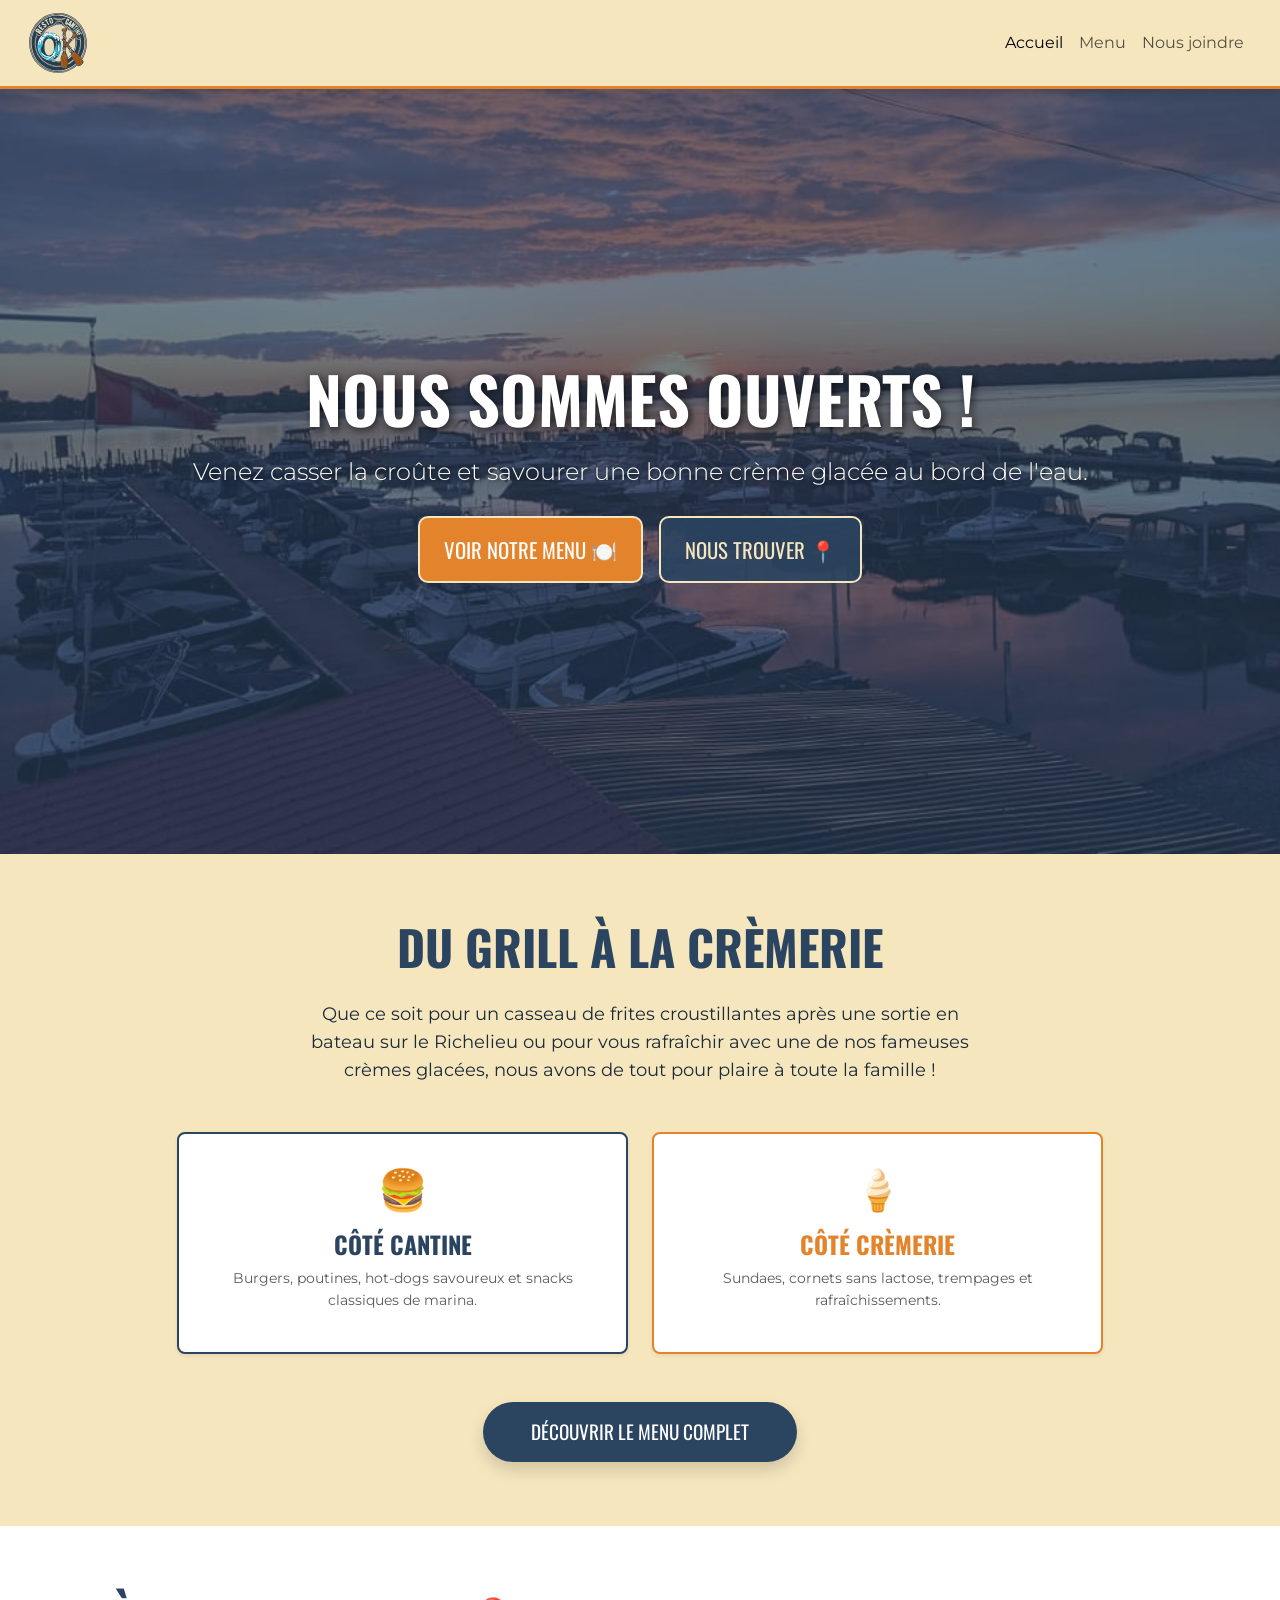
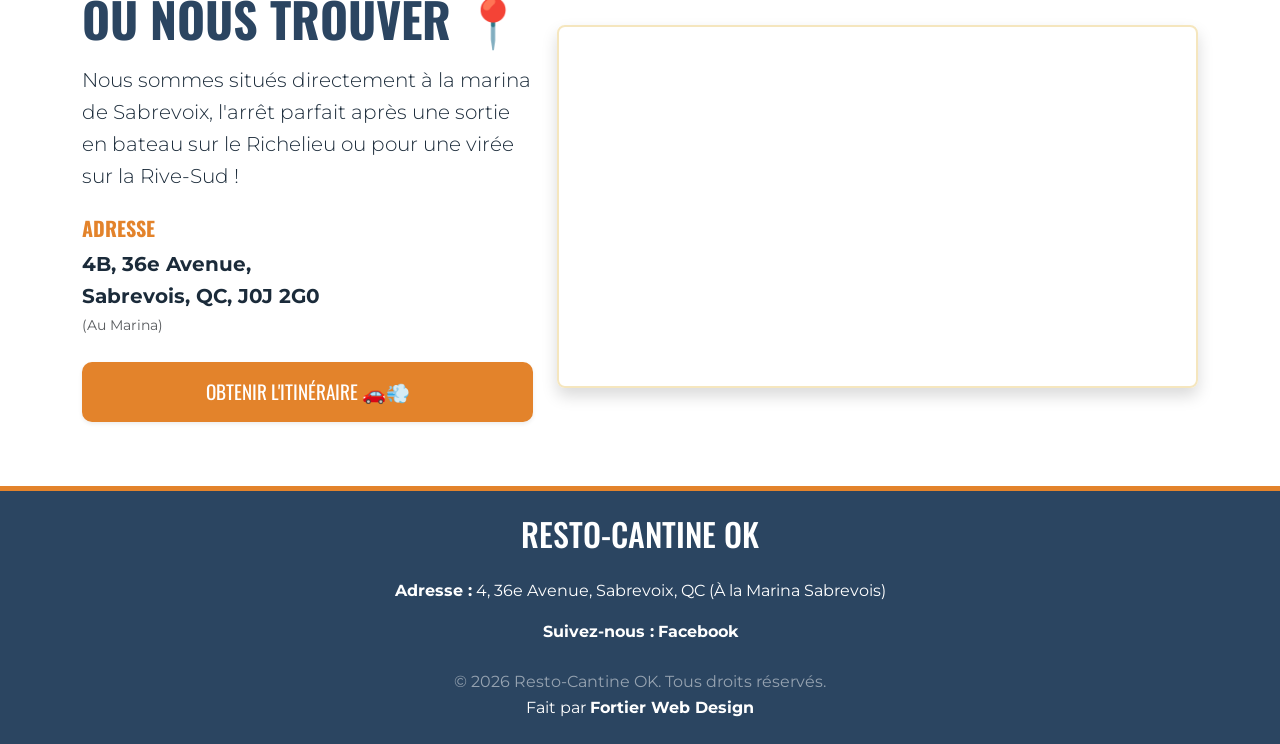
==== index.html @ a55940a5 "2.0!!" ====
<!DOCTYPE html>
<html lang="fr">
<head>
    <meta charset="UTF-8">
    <meta name="viewport" content="width=device-width, initial-scale=1.0">
    <title>Resto-Cantine OK | Sabrevois</title>
    
    <link href="https://cdn.jsdelivr.net/npm/bootstrap@5.3.0/dist/css/bootstrap.min.css" rel="stylesheet">
    
    <link rel="preconnect" href="https://fonts.googleapis.com">
    <link rel="preconnect" href="https://fonts.gstatic.com" crossorigin>
    <link href="https://fonts.googleapis.com/css2?family=Montserrat:ital,wght@0,100..900;1,100..900&family=Oswald:wght@200..700&display=swap" rel="stylesheet">
    
    <link rel="stylesheet" href="style.css">
</head>
<body>

    <nav class="navbar navbar-expand-lg sticky-top" style="background-color: var(--cream) !important; border-bottom: 3px solid var(--orange); box-shadow: 0 2px 10px rgba(0,0,0,0.1);">
        <div class="container-fluid">
            <a class="navbar-brand" href="index.html">
                <img src="assets/Logo1.6AvecFond.svg" alt="Logo Resto-Cantine OK" style="height: 60px; width: auto; min-width: 60px; display: inline-block;">
            </a>
            <button class="navbar-toggler" type="button" data-bs-toggle="collapse" data-bs-target="#navbarNav" aria-controls="navbarNav" aria-expanded="false" aria-label="Toggle navigation">
                <span class="navbar-toggler-icon"></span>
            </button>
            <div class="collapse navbar-collapse" id="navbarNav">
                <ul class="navbar-nav ms-auto text-center">
                    <li class="nav-item">
                        <a class="nav-link active" aria-current="page" href="index.html">Accueil</a>
                    </li>
                    <li class="nav-item">
                        <a class="nav-link" href="menu.html">Menu</a>
                    </li>
                    <li class="nav-item">
                        <a class="nav-link" href="#contact">Nous joindre</a>
                    </li>
                </ul>
            </div>
        </div>
    </nav>

    <header class="hero-section d-flex align-items-center position-relative overflow-hidden" style="min-height: 85vh;">
        
        <video autoplay loop muted playsinline class="position-absolute top-50 start-50 translate-middle w-100 h-100" style="object-fit: cover; z-index: 1;">
            <source src="assets/videoWelcome.mp4" type="video/mp4">
            Votre navigateur ne prend pas en charge les vidéos en arrière-plan.
        </video>

        <div class="position-absolute top-0 start-0 w-100 h-100" style="background: rgba(43, 69, 97, 0.6); z-index: 2;"></div>

        <div class="container text-center text-white position-relative" style="z-index: 3;">
            <h1 class="display-3 fw-bold mb-3" style="font-family: 'Oswald', sans-serif; text-transform: uppercase; text-shadow: 2px 2px 8px rgba(0,0,0,0.7);">
                Nous sommes ouverts !
            </h1>
            <p class="lead mb-4 fs-4" style="font-family: 'Montserrat', sans-serif; text-shadow: 1px 1px 5px rgba(0,0,0,0.7);">
                Venez casser la croûte et savourer une bonne crème glacée au bord de l'eau.
            </p>
            
            <div class="d-flex flex-column flex-sm-row justify-content-center gap-3">
                <a href="menu.html" class="btn btn-lg px-4 py-3" style="background-color: var(--orange); color: white; font-family: 'Oswald', sans-serif; text-transform: uppercase; border: 2px solid var(--cream); border-radius: 10px; font-size: 1.3rem; text-decoration: none;">
                    Voir notre Menu 🍽️
                </a>
                <a href="#contact" class="btn btn-lg px-4 py-3" style="background-color: rgba(43, 69, 97, 0.85); color: var(--cream); font-family: 'Oswald', sans-serif; text-transform: uppercase; border: 2px solid var(--cream); border-radius: 10px; font-size: 1.3rem; text-decoration: none;">
                    Nous trouver 📍
                </a>
            </div>
        </div>
    </header>

    <section class="py-5" style="background-color: var(--cream); color: var(--dark-text);">
        <div class="container text-center py-3">
            <h2 class="display-5 fw-bold mb-4" style="font-family: 'Oswald', sans-serif; color: var(--navy); text-transform: uppercase;">
                Du grill à la crèmerie
            </h2>
            <p class="mx-auto mb-5" style="max-width: 700px; font-family: 'Montserrat', sans-serif; font-size: 1.1rem;">
                Que ce soit pour un casseau de frites croustillantes après une sortie en bateau sur le Richelieu ou pour vous rafraîchir avec une de nos fameuses crèmes glacées, nous avons de tout pour plaire à toute la famille !
            </p>
            
            <div class="row g-4 justify-content-center mb-5">
                <div class="col-sm-6 col-md-5">
                    <div class="p-4 border border-2 h-100 rounded-3 bg-white shadow-sm" style="border-color: var(--navy) !important;">
                        <span class="fs-1">🍔</span>
                        <h3 class="h4 fw-bold mt-2" style="font-family: 'Oswald', sans-serif; color: var(--navy);">Côté Cantine</h3>
                        <p class="text-muted small">Burgers, poutines, hot-dogs savoureux et snacks classiques de marina.</p>
                    </div>
                </div>
                <div class="col-sm-6 col-md-5">
                    <div class="p-4 border border-2 h-100 rounded-3 bg-white shadow-sm" style="border-color: var(--orange) !important;">
                        <span class="fs-1">🍦</span>
                        <h3 class="h4 fw-bold mt-2" style="font-family: 'Oswald', sans-serif; color: var(--orange);">Côté Crèmerie</h3>
                        <p class="text-muted small">Sundaes, cornets sans lactose, trempages et rafraîchissements.</p>
                    </div>
                </div>
            </div>

            <a href="menu.html" class="btn px-5 py-3 shadow" style="background-color: var(--navy); color: white; font-family: 'Oswald', sans-serif; text-transform: uppercase; font-size: 1.2rem; border-radius: 30px; border: none; transition: 0.3s; text-decoration: none;">
                Découvrir le Menu Complet
            </a>
        </div>
    </section>

    <section id="contact" class="py-5" style="background-color: white; color: var(--dark-text);">
        <div class="container py-3">
            <div class="row g-4 align-items-center">
                
                <div class="col-md-5 text-center text-md-start">
                    <h2 class="display-5 fw-bold mb-3" style="font-family: 'Oswald', sans-serif; color: var(--navy); text-transform: uppercase;">
                        Où nous trouver 📍
                    </h2>
                    <p class="lead mb-4" style="font-family: 'Montserrat', sans-serif;">
                        Nous sommes situés directement à la marina de Sabrevoix, l'arrêt parfait après une sortie en bateau sur le Richelieu ou pour une virée sur la Rive-Sud !
                    </p>
                    
                    <div class="mb-4" style="font-family: 'Montserrat', sans-serif;">
                        <h4 class="fw-bold h5 mb-2" style="color: var(--orange); font-family: 'Oswald', sans-serif; text-transform: uppercase;">Adresse</h4>
                        <p class="mb-0 fs-5 fw-bold">4B, 36e Avenue,<br>Sabrevois, QC, J0J 2G0</p>
                        <small class="text-muted">(Au Marina)</small>
                    </div>

                    <a href="https://www.google.com/maps/dir/?api=1&destination=Resto-Cantine+OK+4+36e+Avenue+Sabrevois+QC+J0J+2G0" target="_blank" class="btn btn-lg px-4 py-3 shadow-sm w-100 w-md-auto" style="background-color: var(--orange); color: white; font-family: 'Oswald', sans-serif; text-transform: uppercase; border-radius: 10px; border: none; font-size: 1.2rem; transition: 0.3s; text-decoration: none;">
                        Obtenir l'itinéraire 🚗💨
                    </a>
                </div>

                <div class="col-md-7">
                    <div class="ratio ratio-16x9 shadow rounded-3 overflow-hidden border border-2" style="border-color: var(--cream) !important;">
                        <iframe 
                            src="https://www.google.com/maps/embed?pb=!1m18!1m12!1m3!1d2801.440263695287!2d-73.23847952372863!3d45.4004380710731!2m3!1f0!2f0!3f0!3m2!1i1024!2i768!4f13.1!3m3!1m2!1s0x4cc99733aeae8f75%3A0x5aa70a63d3e23160!2sResto-Cantine%20OK!5e0!3m2!1sfr!2sca!4v1717110000000!5m2!1sfr!2sca" 
                            style="border:0;" 
                            allowfullscreen="" 
                            loading="lazy" 
                            referrerpolicy="no-referrer-when-downgrade">
                        </iframe>
                    </div>
                </div>

            </div>
        </div>
    </section>

    <footer class="footer text-center" style="background-color: var(--navy); border-top: 5px solid var(--orange);">
        <div class="container text-white py-4">
            <h2 class="mb-4" style="font-family: 'Oswald', sans-serif; text-transform: uppercase;">Resto-Cantine OK</h2>
            <p><strong>Adresse :</strong> 4, 36e Avenue, Sabrevoix, QC (À la Marina Sabrevois)</p>
            <p><strong>Suivez-nous :</strong> <a href="https://www.facebook.com/share/1KRWphJnM5/?mibextid=wwXIfr" target="_blank" class="text-white text-decoration-none fw-bold">Facebook</a></p>
            <p class="mt-4 mb-0 text-white-50 fs-7">© 2026 Resto-Cantine OK. Tous droits réservés.</p>
            <p class="mb-0">
                Fait par <a href="https://fortierwebdesign.ca/" class="text-white text-decoration-none fw-bold" target="_blank">Fortier Web Design</a>
            </p>
        </div>
    </footer>

    <script src="https://cdn.jsdelivr.net/npm/bootstrap@5.3.0/dist/js/bootstrap.bundle.min.js"></script>
</body>
</html>
---- style.css ----
/* =========================================
   1. VARIABLES DE COULEURS
   ========================================= */
:root {
    --navy: #2B4561;       
    --orange: #E3832B;     
    --cream: #F5E6BE;      
    --ice-blue: #E3F2FD;   
    --dark-text: #1B2B3A;
}

/* =========================================
   2. RÉGLAGES GÉNÉRAUX
   ========================================= */
body {
    font-family: 'Montserrat', sans-serif;
    color: var(--dark-text);
    line-height: 1.6;
    margin: 0;
    overflow-x: hidden;
}

h1, h2, h3, h4 {
    font-family: 'Oswald', sans-serif;
    text-transform: uppercase;
}

/* =========================================
   3. SECTION HERO
   ======================================= */
.hero-section {
    background: linear-gradient(rgba(0,0,0,0.1), rgba(0,0,0,0.1)), 
                url('assets/IMG_4424.JPG');
    background-size: cover;
    background-position: center;
    min-height: 100vh;
    display: flex;
    flex-direction: column;
    justify-content: center;
    align-items: center;
}

.hero-logo {
    width: auto;
    max-width: 320px;
    height: auto;
    filter: drop-shadow(0px 10px 15px rgba(0,0,0,0.6));
}

.text-bandeau {
    background-color: rgba(43, 69, 97, 0.85);
    backdrop-filter: blur(8px);
    -webkit-backdrop-filter: blur(8px);
    border-top: 4px solid var(--orange);
    border-bottom: 4px solid var(--orange);
}

.badge-ouverture {
    display: inline-block;
    background-color: var(--orange);
    color: white;
    padding: 10px 30px;
    font-weight: bold;
    font-size: 1.6rem;
    border: 2px solid var(--cream);
    margin-top: 15px;
}

/* =========================================
   4. TITRES ET CRÈMERIE
   ========================================= */
.section-title {
    color: var(--navy);
    position: relative;
    padding-bottom: 15px;
    font-weight: 700;
}

.section-title::after {
    content: '';
    position: absolute;
    bottom: 0;
    left: 50%;
    transform: translateX(-50%);
    width: 70px;
    height: 4px;
    background-color: var(--orange);
}

.ice-cream-section { background-color: var(--ice-blue); }

.cremerie-logo {
    max-width: 260px;
    border-radius: 25px;
    border: 5px solid white;
    box-shadow: 0 10px 20px rgba(0,0,0,0.1);
}

.section-title-alt { color: var(--navy); font-weight: 700; }
.color-navy { color: var(--navy); }

/* =========================================
   5. CARTE ET FOOTER
   ========================================= */
.map-container {
    border: 8px solid var(--navy);
    border-radius: 15px;
    overflow: hidden;
    line-height: 0;
}

.border-orange {
    border-color: var(--orange) !important;
    width: 60px;
    margin: 20px auto;
    opacity: 1;
}

footer {
    background-color: var(--navy);
    border-top: 5px solid var(--orange);
}

@media (min-width: 992px) {
    .border-orange { margin: 20px 0; }
}

.navbar {
    background-color: var(--cream) !important; /* Utilise ton beige de marque #F4EAD4 */
    border-bottom: 3px solid var(--orange);    /* Ligne orange de rappel en dessous */
    box-shadow: 0 2px 10px rgba(0, 0, 0, 0.1);  /* Légère ombre pour détacher de la page au défilement */
    padding: 0.5rem 1rem;
}
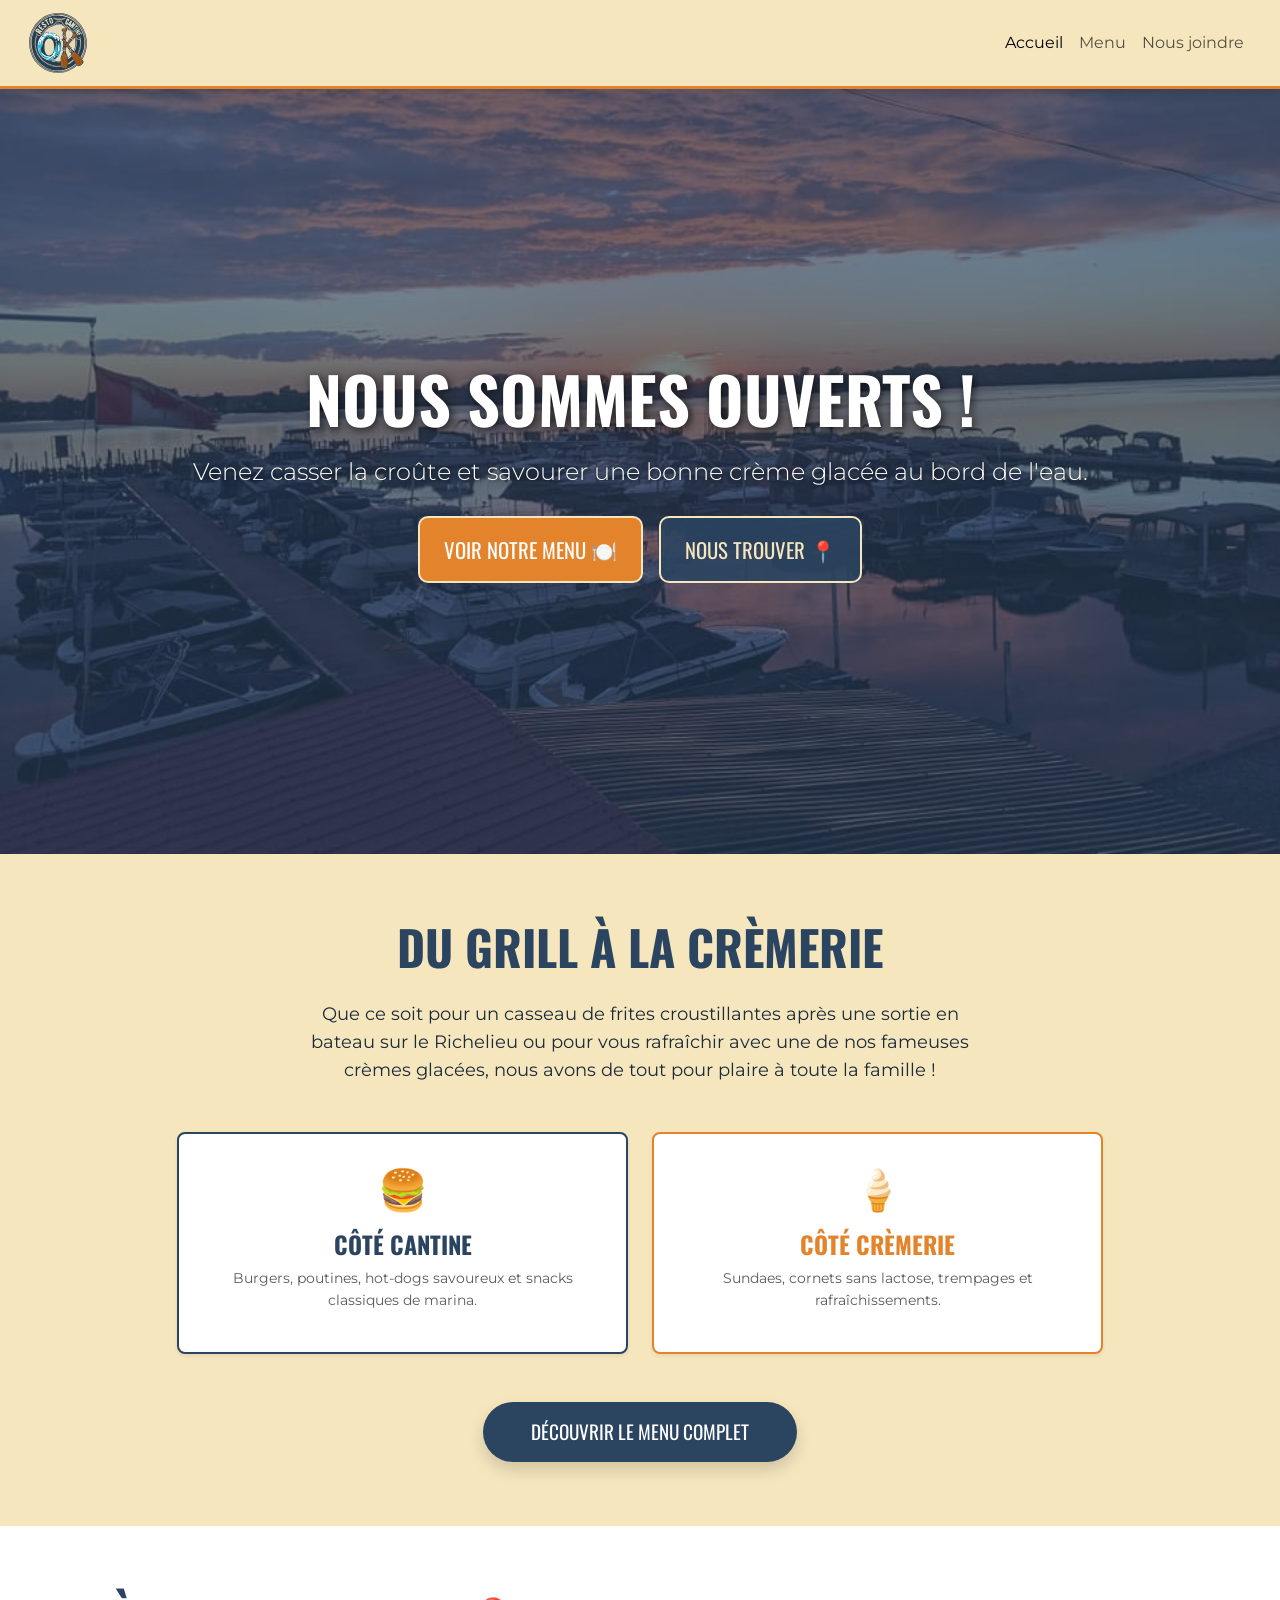
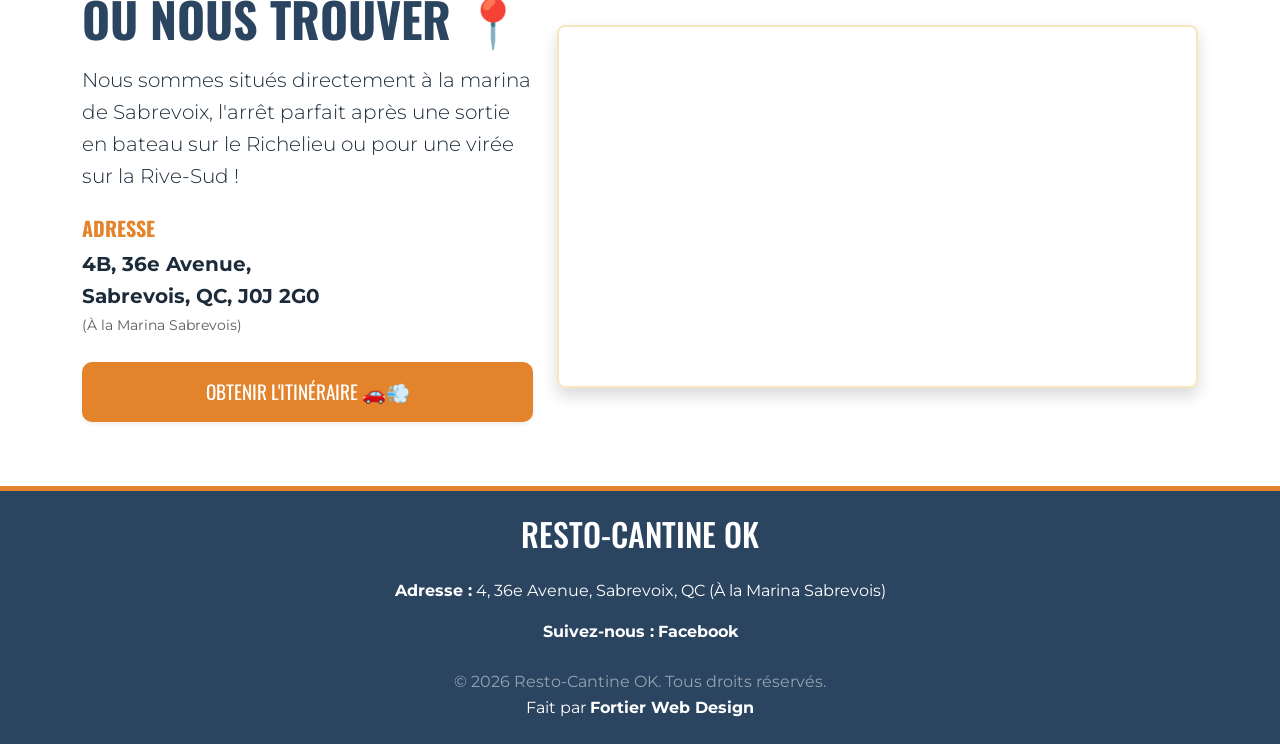
==== commit e5432442: ".." ====
--- a/index.html
+++ b/index.html
@@ -3,7 +3,7 @@
 <head>
     <meta charset="UTF-8">
     <meta name="viewport" content="width=device-width, initial-scale=1.0">
-    <title>Resto-Cantine OK | Sabrevois</title>
+    <title>Resto-Cantine OK</title>
     
     <link href="https://cdn.jsdelivr.net/npm/bootstrap@5.3.0/dist/css/bootstrap.min.css" rel="stylesheet">
     
@@ -12,6 +12,13 @@
     <link href="https://fonts.googleapis.com/css2?family=Montserrat:ital,wght@0,100..900;1,100..900&family=Oswald:wght@200..700&display=swap" rel="stylesheet">
     
     <link rel="stylesheet" href="style.css">
+
+    <link rel="icon" type="image/png" href="/favicon-96x96.png" sizes="96x96" />
+<link rel="icon" type="image/svg+xml" href="/favicon.svg" />
+<link rel="shortcut icon" href="/favicon.ico" />
+<link rel="apple-touch-icon" sizes="180x180" href="/apple-touch-icon.png" />
+<link rel="manifest" href="/site.webmanifest" />
+
 </head>
 <body>
 
@@ -114,7 +121,7 @@
                     <div class="mb-4" style="font-family: 'Montserrat', sans-serif;">
                         <h4 class="fw-bold h5 mb-2" style="color: var(--orange); font-family: 'Oswald', sans-serif; text-transform: uppercase;">Adresse</h4>
                         <p class="mb-0 fs-5 fw-bold">4B, 36e Avenue,<br>Sabrevois, QC, J0J 2G0</p>
-                        <small class="text-muted">(Au Marina)</small>
+                        <small class="text-muted">(À la Marina Sabrevois)</small>
                     </div>
 
                     <a href="https://www.google.com/maps/dir/?api=1&destination=Resto-Cantine+OK+4+36e+Avenue+Sabrevois+QC+J0J+2G0" target="_blank" class="btn btn-lg px-4 py-3 shadow-sm w-100 w-md-auto" style="background-color: var(--orange); color: white; font-family: 'Oswald', sans-serif; text-transform: uppercase; border-radius: 10px; border: none; font-size: 1.2rem; transition: 0.3s; text-decoration: none;">
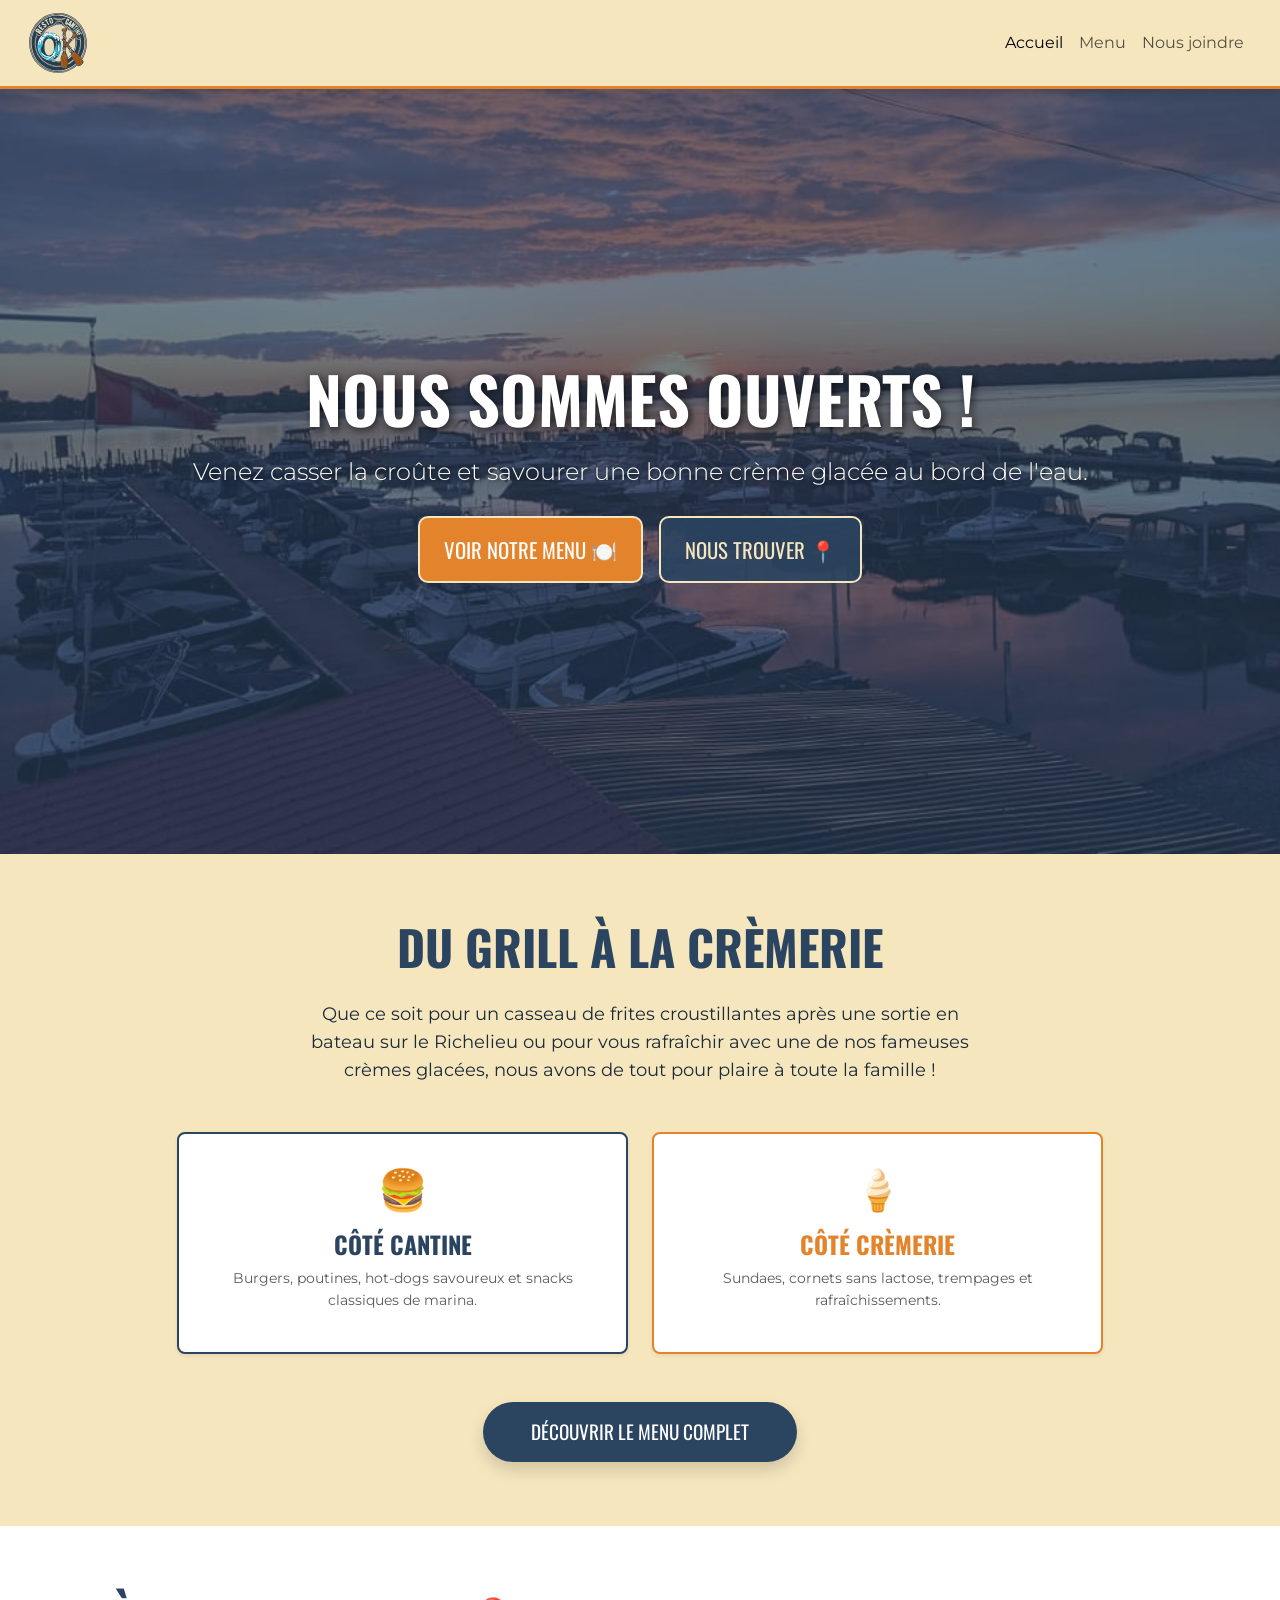
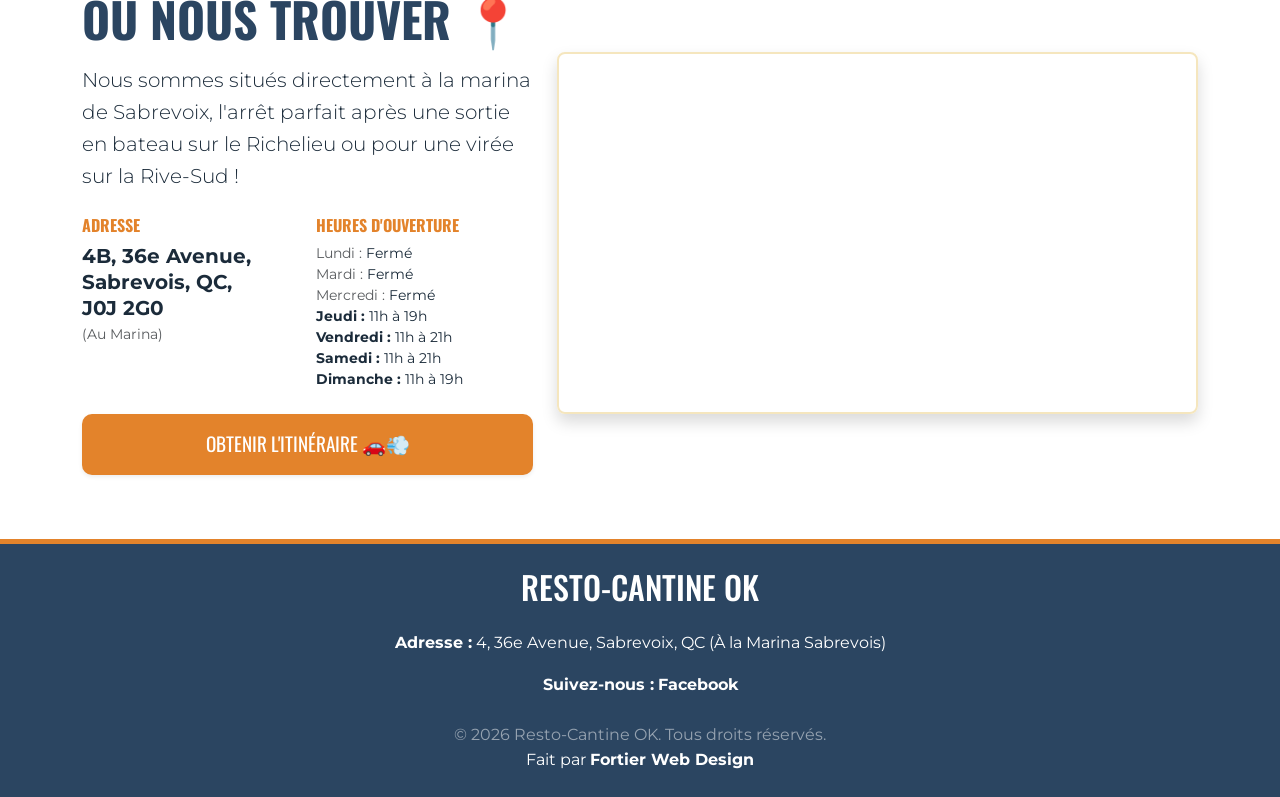
==== commit 91f872fb: "add hours" ====
--- a/index.html
+++ b/index.html
@@ -107,43 +107,58 @@
     </section>
 
     <section id="contact" class="py-5" style="background-color: white; color: var(--dark-text);">
-        <div class="container py-3">
-            <div class="row g-4 align-items-center">
+    <div class="container py-3">
+        <div class="row g-4 align-items-center">
+            
+            <div class="col-md-5 text-center text-md-start">
+                <h2 class="display-5 fw-bold mb-3" style="font-family: 'Oswald', sans-serif; color: var(--navy); text-transform: uppercase;">
+                    Où nous trouver 📍
+                </h2>
+                <p class="lead mb-4" style="font-family: 'Montserrat', sans-serif;">
+                    Nous sommes situés directement à la marina de Sabrevoix, l'arrêt parfait après une sortie en bateau sur le Richelieu ou pour une virée sur la Rive-Sud !
+                </p>
                 
-                <div class="col-md-5 text-center text-md-start">
-                    <h2 class="display-5 fw-bold mb-3" style="font-family: 'Oswald', sans-serif; color: var(--navy); text-transform: uppercase;">
-                        Où nous trouver 📍
-                    </h2>
-                    <p class="lead mb-4" style="font-family: 'Montserrat', sans-serif;">
-                        Nous sommes situés directement à la marina de Sabrevoix, l'arrêt parfait après une sortie en bateau sur le Richelieu ou pour une virée sur la Rive-Sud !
-                    </p>
+                <div class="row g-3 mb-4" style="font-family: 'Montserrat', sans-serif;">
+                    <div class="col-sm-6">
+                        <h4 class="fw-bold h6 mb-2" style="color: var(--orange); font-family: 'Oswald', sans-serif; text-transform: uppercase;">Adresse</h4>
+                        <p class="mb-0 fs-5 fw-bold" style="line-height: 1.3;">4B, 36e Avenue,<br>Sabrevois, QC,<br>J0J 2G0</p>
+                        <small class="text-muted">(Au Marina)</small>
+                    </div>
                     
-                    <div class="mb-4" style="font-family: 'Montserrat', sans-serif;">
-                        <h4 class="fw-bold h5 mb-2" style="color: var(--orange); font-family: 'Oswald', sans-serif; text-transform: uppercase;">Adresse</h4>
-                        <p class="mb-0 fs-5 fw-bold">4B, 36e Avenue,<br>Sabrevois, QC, J0J 2G0</p>
-                        <small class="text-muted">(À la Marina Sabrevois)</small>
-                    </div>
-
-                    <a href="https://www.google.com/maps/dir/?api=1&destination=Resto-Cantine+OK+4+36e+Avenue+Sabrevois+QC+J0J+2G0" target="_blank" class="btn btn-lg px-4 py-3 shadow-sm w-100 w-md-auto" style="background-color: var(--orange); color: white; font-family: 'Oswald', sans-serif; text-transform: uppercase; border-radius: 10px; border: none; font-size: 1.2rem; transition: 0.3s; text-decoration: none;">
-                        Obtenir l'itinéraire 🚗💨
-                    </a>
-                </div>
-
-                <div class="col-md-7">
-                    <div class="ratio ratio-16x9 shadow rounded-3 overflow-hidden border border-2" style="border-color: var(--cream) !important;">
-                        <iframe 
-                            src="https://www.google.com/maps/embed?pb=!1m18!1m12!1m3!1d2801.440263695287!2d-73.23847952372863!3d45.4004380710731!2m3!1f0!2f0!3f0!3m2!1i1024!2i768!4f13.1!3m3!1m2!1s0x4cc99733aeae8f75%3A0x5aa70a63d3e23160!2sResto-Cantine%20OK!5e0!3m2!1sfr!2sca!4v1717110000000!5m2!1sfr!2sca" 
-                            style="border:0;" 
-                            allowfullscreen="" 
-                            loading="lazy" 
-                            referrerpolicy="no-referrer-when-downgrade">
-                        </iframe>
+                    <div class="col-sm-6">
+                        <h4 class="fw-bold h6 mb-2" style="color: var(--orange); font-family: 'Oswald', sans-serif; text-transform: uppercase;">Heures d'ouverture</h4>
+                        <ul class="list-unstyled mb-0 small" style="line-height: 1.5;">
+                            <li><span class="text-muted">Lundi :</span> Fermé</li>
+                            <li><span class="text-muted">Mardi :</span> Fermé</li>
+                            <li><span class="text-muted">Mercredi :</span> Fermé</li>
+                            <li><strong>Jeudi :</strong> 11h à 19h</li>
+                            <li><strong>Vendredi :</strong> 11h à 21h</li>
+                            <li><strong>Samedi :</strong> 11h à 21h</li>
+                            <li><strong>Dimanche :</strong> 11h à 19h</li>
+                        </ul>
                     </div>
                 </div>
 
+                <a href="https://www.google.com/maps/dir/?api=1&destination=Resto-Cantine+OK+4+36e+Avenue+Sabrevois+QC+J0J+2G0" target="_blank" class="btn btn-lg px-4 py-3 shadow-sm w-100 w-md-auto" style="background-color: var(--orange); color: white; font-family: 'Oswald', sans-serif; text-transform: uppercase; border-radius: 10px; border: none; font-size: 1.2rem; transition: 0.3s; text-decoration: none;">
+                    Obtenir l'itinéraire 🚗💨
+                </a>
             </div>
+
+            <div class="col-md-7">
+                <div class="ratio ratio-16x9 shadow rounded-3 overflow-hidden border border-2" style="border-color: var(--cream) !important;">
+                    <iframe 
+                        src="https://www.google.com/maps/embed?pb=!1m18!1m12!1m3!1d2801.440263695287!2d-73.23847952372863!3d45.4004380710731!2m3!1f0!2f0!3f0!3m2!1i1024!2i768!4f13.1!3m3!1m2!1s0x4cc99733aeae8f75%3A0x5aa70a63d3e23160!2sResto-Cantine%20OK!5e0!3m2!1sfr!2sca!4v1717110000000!5m2!1sfr!2sca" 
+                        style="border:0;" 
+                        allowfullscreen="" 
+                        loading="lazy" 
+                        referrerpolicy="no-referrer-when-downgrade">
+                    </iframe>
+                </div>
+            </div>
+
         </div>
-    </section>
+    </div>
+</section>
 
     <footer class="footer text-center" style="background-color: var(--navy); border-top: 5px solid var(--orange);">
         <div class="container text-white py-4">
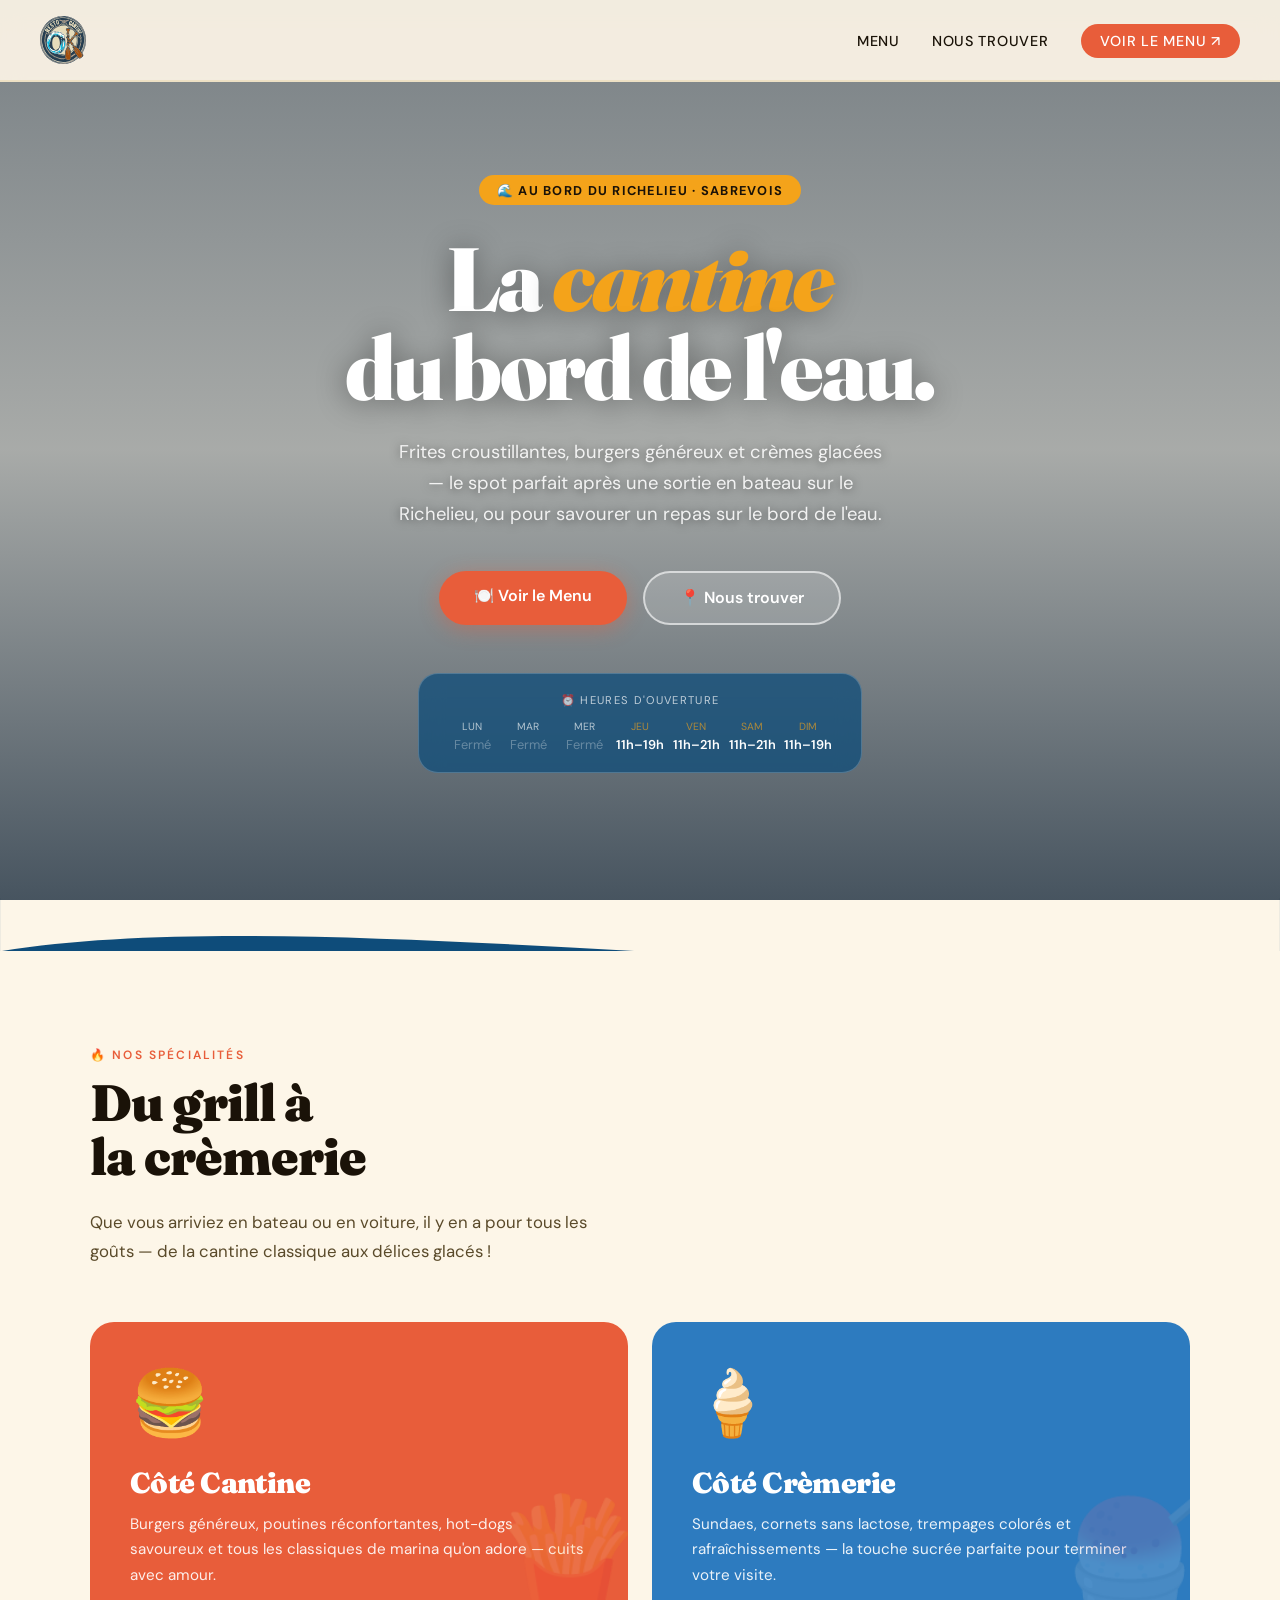
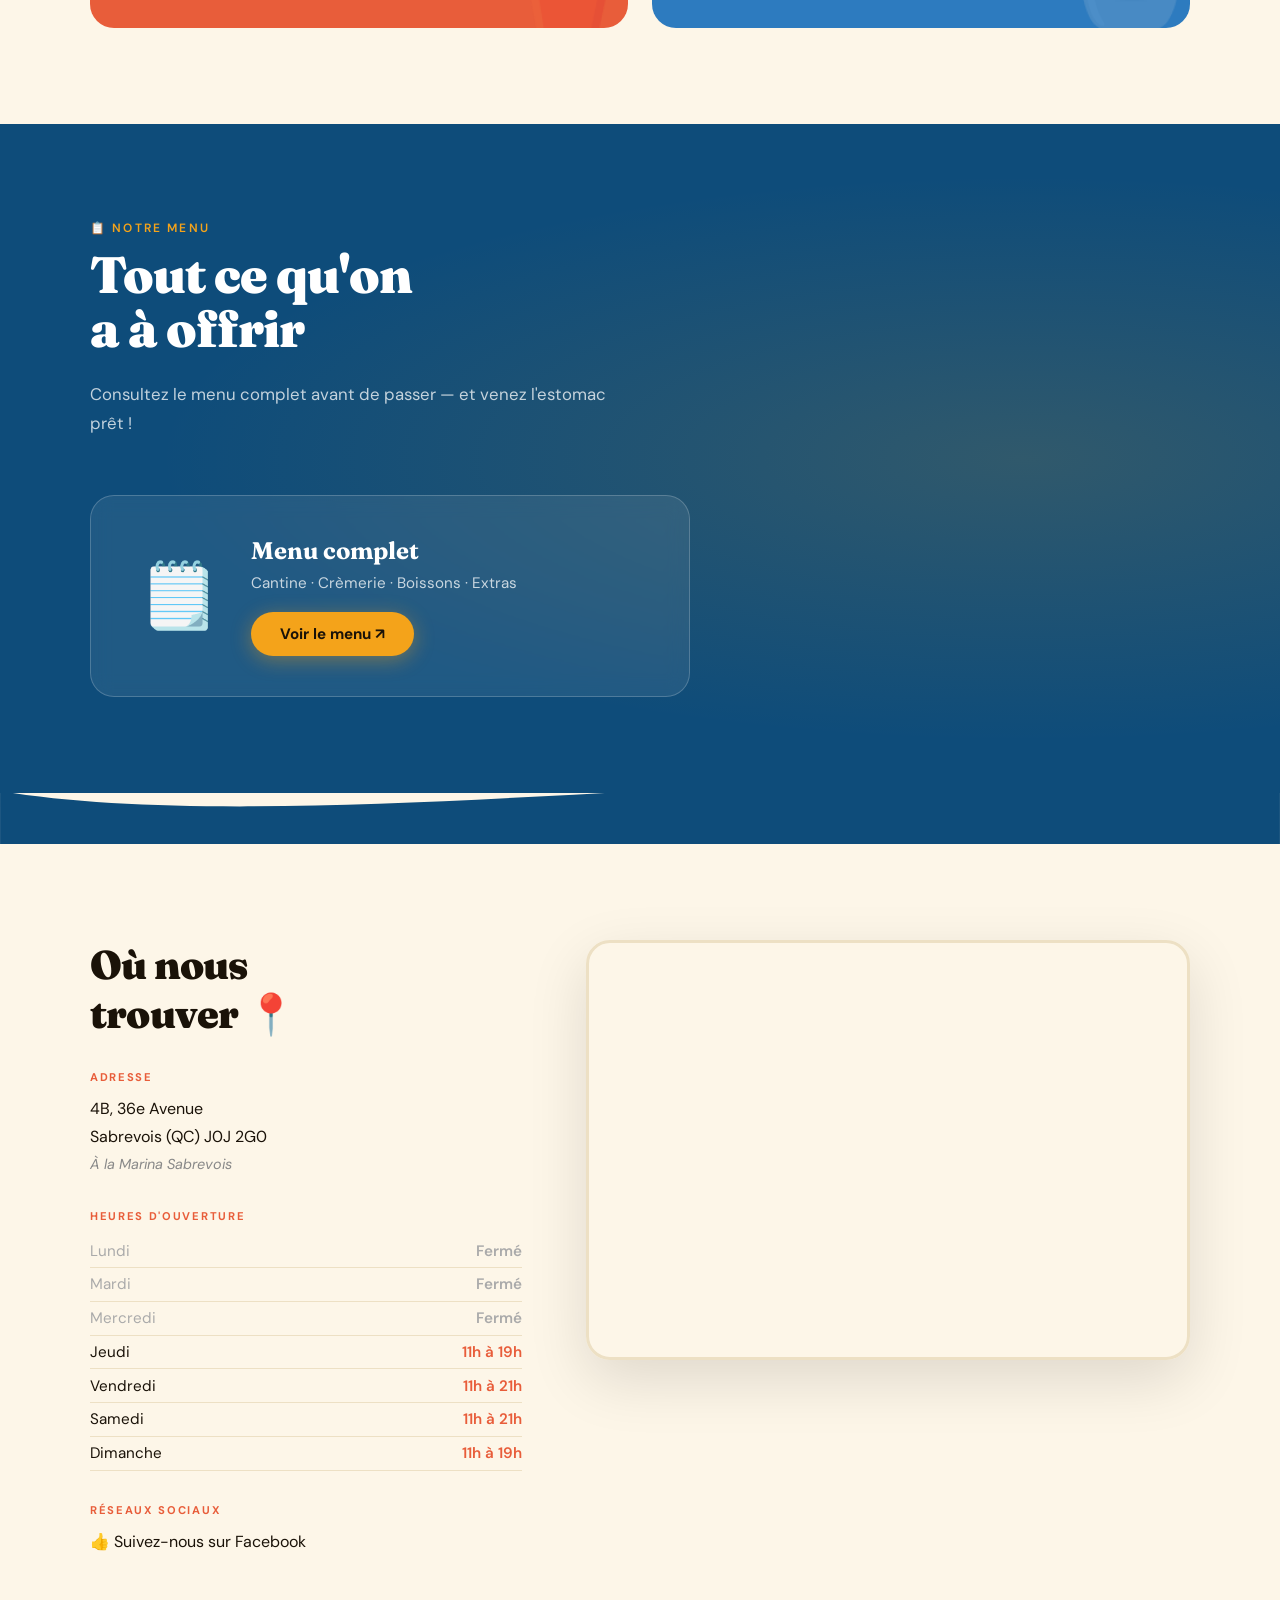
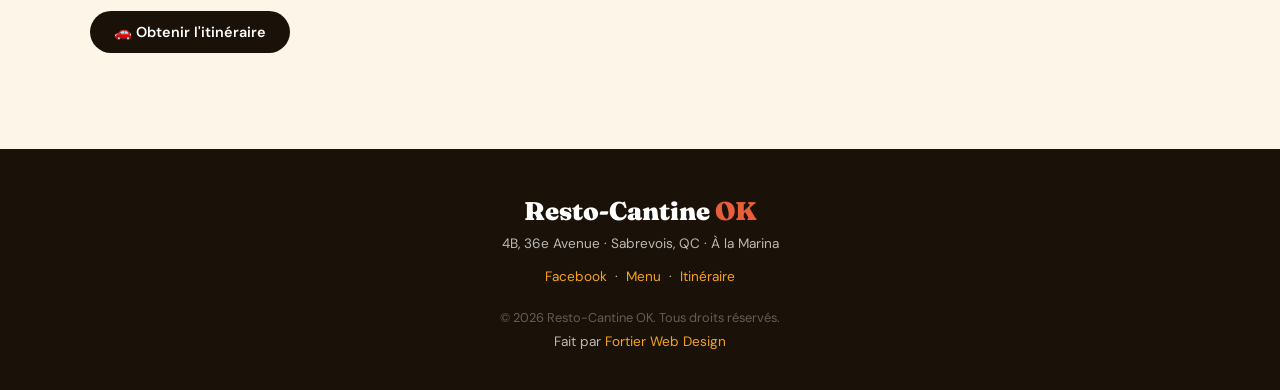
==== commit d6eaf964: "website3.0" ====
--- a/index.html
+++ b/index.html
@@ -1,177 +1,636 @@
 <!DOCTYPE html>
 <html lang="fr">
 <head>
-    <meta charset="UTF-8">
-    <meta name="viewport" content="width=device-width, initial-scale=1.0">
-    <title>Resto-Cantine OK</title>
-    
-    <link href="https://cdn.jsdelivr.net/npm/bootstrap@5.3.0/dist/css/bootstrap.min.css" rel="stylesheet">
-    
-    <link rel="preconnect" href="https://fonts.googleapis.com">
-    <link rel="preconnect" href="https://fonts.gstatic.com" crossorigin>
-    <link href="https://fonts.googleapis.com/css2?family=Montserrat:ital,wght@0,100..900;1,100..900&family=Oswald:wght@200..700&display=swap" rel="stylesheet">
-    
-    <link rel="stylesheet" href="style.css">
-
-    <link rel="icon" type="image/png" href="/favicon-96x96.png" sizes="96x96" />
-<link rel="icon" type="image/svg+xml" href="/favicon.svg" />
-<link rel="shortcut icon" href="/favicon.ico" />
-<link rel="apple-touch-icon" sizes="180x180" href="/apple-touch-icon.png" />
-<link rel="manifest" href="/site.webmanifest" />
-
+  <meta charset="UTF-8" />
+  <meta name="viewport" content="width=device-width, initial-scale=1.0" />
+  <title>Resto-Cantine OK — Sabrevois, Richelieu</title>
+  <link rel="preconnect" href="https://fonts.googleapis.com" />
+  <link rel="preconnect" href="https://fonts.gstatic.com" crossorigin />
+  <link href="https://fonts.googleapis.com/css2?family=Fraunces:ital,opsz,wght@0,9..144,400;0,9..144,700;0,9..144,900;1,9..144,400&family=DM+Sans:wght@300;400;500&display=swap" rel="stylesheet" />
+
+  <style>
+    *, *::before, *::after { box-sizing: border-box; margin: 0; padding: 0; }
+
+    :root {
+      --sun:    #F4A31A;
+      --coral:  #E85D3A;
+      --sky:    #2D7BBF;
+      --water:  #0E4C7A;
+      --cream:  #FDF6E8;
+      --sand:   #EDE0C4;
+      --dark:   #1A1208;
+      --white:  #FFFFFF;
+      --r: Fraunces, Georgia, serif;
+      --s: 'DM Sans', sans-serif;
+    }
+
+    html { scroll-behavior: smooth; }
+
+    body {
+      font-family: var(--s);
+      background: var(--cream);
+      color: var(--dark);
+      overflow-x: hidden;
+    }
+
+    /* ── NAV ── */
+    nav {
+      position: fixed; top: 0; left: 0; right: 0; z-index: 100;
+      display: flex; align-items: center; justify-content: space-between;
+      padding: 1rem 2.5rem;
+      background: rgba(253,246,232,0.92);
+      backdrop-filter: blur(10px);
+      border-bottom: 2px solid var(--sand);
+    }
+    .logo {
+      font-family: var(--r);
+      font-size: 1.4rem;
+      font-weight: 900;
+      color: var(--coral);
+      text-decoration: none;
+      letter-spacing: -0.02em;
+    }
+    .logo span { color: var(--water); }
+    nav ul { list-style: none; display: flex; gap: 2rem; }
+    nav ul a {
+      text-decoration: none;
+      font-weight: 500;
+      font-size: 0.9rem;
+      letter-spacing: 0.05em;
+      text-transform: uppercase;
+      color: var(--dark);
+      transition: color 0.2s;
+    }
+    nav ul a:hover { color: var(--coral); }
+    .nav-cta {
+      background: var(--coral);
+      color: var(--white) !important;
+      padding: 0.5rem 1.2rem;
+      border-radius: 100px;
+      transition: background 0.2s !important;
+    }
+    .nav-cta:hover { background: var(--water) !important; color: var(--white) !important; }
+
+    /* ── HERO ── */
+    .hero {
+      min-height: 100vh;
+      position: relative;
+      display: flex;
+      align-items: center;
+      justify-content: center;
+      overflow: hidden;
+    }
+
+    /* Video background */
+    .hero-video {
+      position: absolute;
+      inset: 0;
+      width: 100%; height: 100%;
+      object-fit: cover;
+      object-position: center;
+      z-index: 0;
+    }
+
+    /* Dark gradient overlay for readability */
+    .hero-overlay {
+      position: absolute;
+      inset: 0;
+      z-index: 1;
+      background:
+        linear-gradient(to bottom,
+          rgba(10,30,50,0.55) 0%,
+          rgba(10,30,50,0.35) 50%,
+          rgba(10,30,50,0.75) 100%);
+    }
+
+    /* Content centred over video */
+    .hero-content {
+      position: relative;
+      z-index: 2;
+      text-align: center;
+      padding: 8rem 2rem 5rem;
+      max-width: 800px;
+    }
+
+    .hero-badge {
+      display: inline-flex;
+      align-items: center;
+      gap: 0.5rem;
+      background: var(--sun);
+      color: var(--dark);
+      font-weight: 700;
+      font-size: 0.8rem;
+      letter-spacing: 0.1em;
+      text-transform: uppercase;
+      padding: 0.4rem 1.1rem;
+      border-radius: 100px;
+      margin-bottom: 1.8rem;
+      width: fit-content;
+      margin-left: auto; margin-right: auto;
+      animation: fadeUp 0.6s ease both;
+    }
+
+    .hero h1 {
+      font-family: var(--r);
+      font-size: clamp(3.2rem, 7vw, 6rem);
+      font-weight: 900;
+      line-height: 1.0;
+      letter-spacing: -0.03em;
+      color: var(--white);
+      text-shadow: 0 2px 30px rgba(0,0,0,0.4);
+      animation: fadeUp 0.6s 0.1s ease both;
+    }
+    .hero h1 em {
+      font-style: italic;
+      color: var(--sun);
+    }
+
+    .hero-sub {
+      margin: 1.5rem auto 0;
+      font-size: 1.15rem;
+      line-height: 1.7;
+      color: rgba(255,255,255,0.88);
+      max-width: 500px;
+      text-shadow: 0 1px 10px rgba(0,0,0,0.5);
+      animation: fadeUp 0.6s 0.2s ease both;
+    }
+
+    .hero-btns {
+      margin-top: 2.5rem;
+      display: flex;
+      gap: 1rem;
+      flex-wrap: wrap;
+      justify-content: center;
+      animation: fadeUp 0.6s 0.3s ease both;
+    }
+
+    .btn-primary {
+      background: var(--coral);
+      color: var(--white);
+      padding: 0.9rem 2.2rem;
+      border-radius: 100px;
+      font-weight: 600;
+      font-size: 1rem;
+      text-decoration: none;
+      transition: all 0.2s;
+      box-shadow: 0 4px 20px rgba(232,93,58,0.4);
+    }
+    .btn-primary:hover {
+      background: var(--sun);
+      color: var(--dark);
+      box-shadow: 0 4px 24px rgba(244,163,26,0.5);
+      transform: translateY(-2px);
+    }
+    .btn-secondary {
+      background: rgba(255,255,255,0.15);
+      color: var(--white);
+      padding: 0.9rem 2.2rem;
+      border-radius: 100px;
+      font-weight: 600;
+      font-size: 1rem;
+      text-decoration: none;
+      border: 2px solid rgba(255,255,255,0.6);
+      backdrop-filter: blur(8px);
+      transition: all 0.2s;
+    }
+    .btn-secondary:hover {
+      background: rgba(255,255,255,0.3);
+      transform: translateY(-2px);
+    }
+
+    /* Hours strip floating at bottom of hero */
+    .hero-hours {
+      margin-top: 3rem;
+      padding: 1.2rem 1.8rem;
+      background: rgba(14,76,122,0.75);
+      backdrop-filter: blur(12px);
+      border: 1px solid rgba(255,255,255,0.2);
+      border-radius: 20px;
+      color: var(--white);
+      animation: fadeUp 0.6s 0.4s ease both;
+      display: inline-block;
+    }
+    .hours-label {
+      font-size: 0.7rem;
+      text-transform: uppercase;
+      letter-spacing: 0.12em;
+      opacity: 0.7;
+      margin-bottom: 0.8rem;
+    }
+    .hours-grid {
+      display: grid;
+      grid-template-columns: repeat(7, 1fr);
+      gap: 0.5rem;
+      text-align: center;
+    }
+    .hour-col .day {
+      font-size: 0.65rem;
+      opacity: 0.65;
+      margin-bottom: 0.2rem;
+      text-transform: uppercase;
+    }
+    .hour-col .time {
+      font-size: 0.8rem;
+      font-weight: 600;
+    }
+    .hour-col.closed .time { opacity: 0.3; font-weight: 400; }
+    .hour-col.open .day { color: var(--sun); }
+
+    @keyframes fadeUp {
+      from { opacity: 0; transform: translateY(20px); }
+      to   { opacity: 1; transform: translateY(0); }
+    }
+
+    /* ── WAVE DIVIDER ── */
+    .wave-divider {
+      width: 100%; overflow: hidden; line-height: 0; margin-top: -2px;
+    }
+    .wave-divider svg { display: block; width: 100%; }
+
+    /* ── SECTION: Du grill à la crèmerie ── */
+    .section { padding: 6rem 2rem; }
+    .section-inner { max-width: 1100px; margin: 0 auto; }
+    .section-label {
+      font-size: 0.75rem;
+      letter-spacing: 0.18em;
+      text-transform: uppercase;
+      color: var(--coral);
+      font-weight: 600;
+      margin-bottom: 0.8rem;
+    }
+    .section-title {
+      font-family: var(--r);
+      font-size: clamp(2.2rem, 4vw, 3.5rem);
+      font-weight: 900;
+      line-height: 1.05;
+      letter-spacing: -0.02em;
+      margin-bottom: 1.5rem;
+    }
+    .section-desc {
+      font-size: 1.05rem;
+      line-height: 1.75;
+      color: #5a4a2a;
+      max-width: 540px;
+      margin-bottom: 3.5rem;
+    }
+
+    /* Cards */
+    .cards {
+      display: grid;
+      grid-template-columns: 1fr 1fr;
+      gap: 1.5rem;
+    }
+    .card {
+      padding: 2.5rem;
+      border-radius: 24px;
+      transition: transform 0.3s ease, box-shadow 0.3s ease;
+      position: relative;
+      overflow: hidden;
+    }
+    .card:hover { transform: translateY(-6px); box-shadow: 0 20px 50px rgba(0,0,0,0.12); }
+    .card-cantine {
+      background: var(--coral);
+      color: var(--white);
+    }
+    .card-cremerie {
+      background: var(--sky);
+      color: var(--white);
+    }
+    .card-emoji { font-size: 4rem; margin-bottom: 1.2rem; display: block; }
+    .card h3 {
+      font-family: var(--r);
+      font-size: 1.8rem;
+      font-weight: 900;
+      margin-bottom: 0.8rem;
+      letter-spacing: -0.02em;
+    }
+    .card p { font-size: 0.95rem; line-height: 1.65; opacity: 0.9; }
+    .card-corner {
+      position: absolute;
+      bottom: -20px; right: -20px;
+      font-size: 8rem;
+      opacity: 0.15;
+      pointer-events: none;
+    }
+
+    /* ── SECTION: Menu Preview ── */
+    .menu-section {
+      background: var(--water);
+      color: var(--white);
+      padding: 6rem 2rem;
+      position: relative;
+      overflow: hidden;
+    }
+    .menu-section::before {
+      content: '';
+      position: absolute; inset: 0;
+      background: radial-gradient(ellipse at 80% 50%, rgba(244,163,26,0.15) 0%, transparent 60%);
+    }
+    .menu-section .section-inner { position: relative; z-index: 1; }
+    .menu-section .section-label { color: var(--sun); }
+    .menu-section .section-title { color: var(--white); }
+    .menu-section .section-desc { color: rgba(255,255,255,0.75); }
+
+    .menu-cta-box {
+      display: flex;
+      align-items: center;
+      gap: 2rem;
+      background: rgba(255,255,255,0.08);
+      border: 1.5px solid rgba(255,255,255,0.2);
+      border-radius: 24px;
+      padding: 2.5rem 3rem;
+      max-width: 600px;
+      backdrop-filter: blur(10px);
+    }
+    .menu-cta-icon { font-size: 4rem; }
+    .menu-cta-box h3 {
+      font-family: var(--r);
+      font-size: 1.5rem;
+      font-weight: 700;
+      margin-bottom: 0.5rem;
+    }
+    .menu-cta-box p { opacity: 0.75; font-size: 0.95rem; margin-bottom: 1.2rem; }
+    .btn-gold {
+      background: var(--sun);
+      color: var(--dark);
+      padding: 0.75rem 1.8rem;
+      border-radius: 100px;
+      font-weight: 700;
+      font-size: 0.95rem;
+      text-decoration: none;
+      display: inline-block;
+      transition: all 0.2s;
+      box-shadow: 0 4px 20px rgba(244,163,26,0.4);
+    }
+    .btn-gold:hover { transform: translateY(-2px); box-shadow: 0 8px 30px rgba(244,163,26,0.5); }
+
+    /* ── SECTION: Contact / Map ── */
+    .contact-section { padding: 6rem 2rem; }
+    .contact-grid {
+      display: grid;
+      grid-template-columns: 1fr 1.4fr;
+      gap: 4rem;
+      align-items: start;
+    }
+    .contact-info h2 {
+      font-family: var(--r);
+      font-size: 2.5rem;
+      font-weight: 900;
+      letter-spacing: -0.02em;
+      margin-bottom: 2rem;
+    }
+    .info-block { margin-bottom: 2rem; }
+    .info-block h4 {
+      font-size: 0.7rem;
+      text-transform: uppercase;
+      letter-spacing: 0.15em;
+      color: var(--coral);
+      font-weight: 700;
+      margin-bottom: 0.7rem;
+    }
+    .info-block p, .info-block a {
+      font-size: 1rem;
+      line-height: 1.7;
+      color: var(--dark);
+      text-decoration: none;
+    }
+    .info-block a:hover { color: var(--coral); }
+
+    .hours-table { width: 100%; border-collapse: collapse; }
+    .hours-table tr td {
+      padding: 0.4rem 0;
+      font-size: 0.95rem;
+      border-bottom: 1px solid var(--sand);
+    }
+    .hours-table tr td:last-child { text-align: right; font-weight: 600; }
+    .hours-table tr.fermé td { color: #aaa; }
+    .hours-table tr.ouvert td:last-child { color: var(--coral); }
+
+    .directions-btn {
+      display: inline-flex;
+      align-items: center;
+      gap: 0.5rem;
+      background: var(--dark);
+      color: var(--white);
+      padding: 0.75rem 1.5rem;
+      border-radius: 100px;
+      font-weight: 600;
+      font-size: 0.9rem;
+      text-decoration: none;
+      margin-top: 1.5rem;
+      transition: all 0.2s;
+    }
+    .directions-btn:hover { background: var(--coral); transform: translateY(-2px); }
+
+    .map-frame {
+      border-radius: 24px;
+      overflow: hidden;
+      box-shadow: 0 20px 60px rgba(0,0,0,0.12);
+      border: 3px solid var(--sand);
+      height: 420px;
+    }
+    .map-frame iframe { width: 100%; height: 100%; border: none; display: block; }
+
+    /* ── FOOTER ── */
+    footer {
+      background: var(--dark);
+      color: rgba(255,255,255,0.7);
+      padding: 2.5rem;
+      text-align: center;
+    }
+    footer a { color: var(--sun); text-decoration: none; }
+    footer a:hover { text-decoration: underline; }
+    .footer-logo {
+      font-family: var(--r);
+      font-size: 1.6rem;
+      font-weight: 900;
+      color: var(--white);
+      margin-bottom: 0.5rem;
+    }
+    .footer-logo span { color: var(--coral); }
+    footer p { font-size: 0.85rem; margin-top: 0.4rem; }
+
+    /* ── RESPONSIVE ── */
+    @media (max-width: 900px) {
+      .hero-content { padding: 7rem 1.5rem 4rem; }
+      .hours-grid { grid-template-columns: repeat(4, 1fr) !important; gap: 0.5rem; }
+      .hour-col.closed { display: none; }
+      .cards { grid-template-columns: 1fr; }
+      .menu-cta-box { flex-direction: column; text-align: center; }
+      .contact-grid { grid-template-columns: 1fr; }
+      nav ul { display: none; }
+    }
+  </style>
 </head>
 <body>
 
-    <nav class="navbar navbar-expand-lg sticky-top" style="background-color: var(--cream) !important; border-bottom: 3px solid var(--orange); box-shadow: 0 2px 10px rgba(0,0,0,0.1);">
-        <div class="container-fluid">
-            <a class="navbar-brand" href="index.html">
-                <img src="assets/Logo1.6AvecFond.svg" alt="Logo Resto-Cantine OK" style="height: 60px; width: auto; min-width: 60px; display: inline-block;">
-            </a>
-            <button class="navbar-toggler" type="button" data-bs-toggle="collapse" data-bs-target="#navbarNav" aria-controls="navbarNav" aria-expanded="false" aria-label="Toggle navigation">
-                <span class="navbar-toggler-icon"></span>
-            </button>
-            <div class="collapse navbar-collapse" id="navbarNav">
-                <ul class="navbar-nav ms-auto text-center">
-                    <li class="nav-item">
-                        <a class="nav-link active" aria-current="page" href="index.html">Accueil</a>
-                    </li>
-                    <li class="nav-item">
-                        <a class="nav-link" href="menu.html">Menu</a>
-                    </li>
-                    <li class="nav-item">
-                        <a class="nav-link" href="#contact">Nous joindre</a>
-                    </li>
-                </ul>
-            </div>
+  <!-- NAV -->
+  <nav>
+    <a class="logo" href="#top">
+      <img src="assets/Logo1.6AvecFond.svg" alt="Resto-Cantine OK" style="height:48px;width:auto;display:block;" />
+    </a>
+    <ul>
+      <li><a href="#grill">Menu</a></li>
+      <li><a href="#contact">Nous trouver</a></li>
+      <li><a class="nav-cta" href="https://resto-cantine-ok.ca/menu" target="_blank">Voir le Menu ↗</a></li>
+    </ul>
+  </nav>
+
+  <!-- HERO -->
+  <section class="hero" id="top">
+    <!-- Vidéo d'arrière-plan -->
+    <video class="hero-video" autoplay muted loop playsinline poster="">
+      <source src="assets/videoWelcome.mp4" type="video/mp4" />
+    </video>
+    <div class="hero-overlay"></div>
+
+    <!-- Contenu centré -->
+    <div class="hero-content">
+      <div class="hero-badge">
+        🌊 Au bord du Richelieu · Sabrevois
+      </div>
+      <h1>La <em>cantine</em><br/>du bord de l'eau.</h1>
+      <p class="hero-sub">
+        Frites croustillantes, burgers généreux et crèmes glacées — le spot parfait après une sortie en bateau sur le Richelieu, ou pour savourer un repas sur le bord de l'eau.
+      </p>
+      <div class="hero-btns">
+        <a class="btn-primary" href="https://resto-cantine-ok.ca/menu" target="_blank">🍽️ Voir le Menu</a>
+        <a class="btn-secondary" href="#contact">📍 Nous trouver</a>
+      </div>
+
+      <div class="hero-hours">
+        <p class="hours-label">⏰ Heures d'ouverture</p>
+        <div class="hours-grid">
+          <div class="hour-col closed"><p class="day">Lun</p><p class="time">Fermé</p></div>
+          <div class="hour-col closed"><p class="day">Mar</p><p class="time">Fermé</p></div>
+          <div class="hour-col closed"><p class="day">Mer</p><p class="time">Fermé</p></div>
+          <div class="hour-col open"><p class="day">Jeu</p><p class="time">11h–19h</p></div>
+          <div class="hour-col open"><p class="day">Ven</p><p class="time">11h–21h</p></div>
+          <div class="hour-col open"><p class="day">Sam</p><p class="time">11h–21h</p></div>
+          <div class="hour-col open"><p class="day">Dim</p><p class="time">11h–19h</p></div>
         </div>
-    </nav>
-
-    <header class="hero-section d-flex align-items-center position-relative overflow-hidden" style="min-height: 85vh;">
-        
-        <video autoplay loop muted playsinline class="position-absolute top-50 start-50 translate-middle w-100 h-100" style="object-fit: cover; z-index: 1;">
-            <source src="assets/videoWelcome.mp4" type="video/mp4">
-            Votre navigateur ne prend pas en charge les vidéos en arrière-plan.
-        </video>
-
-        <div class="position-absolute top-0 start-0 w-100 h-100" style="background: rgba(43, 69, 97, 0.6); z-index: 2;"></div>
-
-        <div class="container text-center text-white position-relative" style="z-index: 3;">
-            <h1 class="display-3 fw-bold mb-3" style="font-family: 'Oswald', sans-serif; text-transform: uppercase; text-shadow: 2px 2px 8px rgba(0,0,0,0.7);">
-                Nous sommes ouverts !
-            </h1>
-            <p class="lead mb-4 fs-4" style="font-family: 'Montserrat', sans-serif; text-shadow: 1px 1px 5px rgba(0,0,0,0.7);">
-                Venez casser la croûte et savourer une bonne crème glacée au bord de l'eau.
-            </p>
-            
-            <div class="d-flex flex-column flex-sm-row justify-content-center gap-3">
-                <a href="menu.html" class="btn btn-lg px-4 py-3" style="background-color: var(--orange); color: white; font-family: 'Oswald', sans-serif; text-transform: uppercase; border: 2px solid var(--cream); border-radius: 10px; font-size: 1.3rem; text-decoration: none;">
-                    Voir notre Menu 🍽️
-                </a>
-                <a href="#contact" class="btn btn-lg px-4 py-3" style="background-color: rgba(43, 69, 97, 0.85); color: var(--cream); font-family: 'Oswald', sans-serif; text-transform: uppercase; border: 2px solid var(--cream); border-radius: 10px; font-size: 1.3rem; text-decoration: none;">
-                    Nous trouver 📍
-                </a>
-            </div>
+      </div>
+    </div>
+  </section>
+
+  <!-- WAVE -->
+  <div class="wave-divider" style="background:var(--water)">
+    <svg viewBox="0 0 1440 60" xmlns="http://www.w3.org/2000/svg">
+      <path d="M0,60 C360,0 1080,120 1440,60 L1440,0 L0,0 Z" fill="#FDF6E8"/>
+    </svg>
+  </div>
+
+  <!-- DU GRILL -->
+  <section class="section" id="grill">
+    <div class="section-inner">
+      <p class="section-label">🔥 Nos spécialités</p>
+      <h2 class="section-title">Du grill à<br/>la crèmerie</h2>
+      <p class="section-desc">
+        Que vous arriviez en bateau ou en voiture, il y en a pour tous les goûts — de la cantine classique aux délices glacés !
+      </p>
+
+      <div class="cards">
+        <div class="card card-cantine">
+          <span class="card-emoji">🍔</span>
+          <h3>Côté Cantine</h3>
+          <p>Burgers généreux, poutines réconfortantes, hot-dogs savoureux et tous les classiques de marina qu'on adore — cuits avec amour.</p>
+          <span class="card-corner">🍟</span>
         </div>
-    </header>
-
-    <section class="py-5" style="background-color: var(--cream); color: var(--dark-text);">
-        <div class="container text-center py-3">
-            <h2 class="display-5 fw-bold mb-4" style="font-family: 'Oswald', sans-serif; color: var(--navy); text-transform: uppercase;">
-                Du grill à la crèmerie
-            </h2>
-            <p class="mx-auto mb-5" style="max-width: 700px; font-family: 'Montserrat', sans-serif; font-size: 1.1rem;">
-                Que ce soit pour un casseau de frites croustillantes après une sortie en bateau sur le Richelieu ou pour vous rafraîchir avec une de nos fameuses crèmes glacées, nous avons de tout pour plaire à toute la famille !
-            </p>
-            
-            <div class="row g-4 justify-content-center mb-5">
-                <div class="col-sm-6 col-md-5">
-                    <div class="p-4 border border-2 h-100 rounded-3 bg-white shadow-sm" style="border-color: var(--navy) !important;">
-                        <span class="fs-1">🍔</span>
-                        <h3 class="h4 fw-bold mt-2" style="font-family: 'Oswald', sans-serif; color: var(--navy);">Côté Cantine</h3>
-                        <p class="text-muted small">Burgers, poutines, hot-dogs savoureux et snacks classiques de marina.</p>
-                    </div>
-                </div>
-                <div class="col-sm-6 col-md-5">
-                    <div class="p-4 border border-2 h-100 rounded-3 bg-white shadow-sm" style="border-color: var(--orange) !important;">
-                        <span class="fs-1">🍦</span>
-                        <h3 class="h4 fw-bold mt-2" style="font-family: 'Oswald', sans-serif; color: var(--orange);">Côté Crèmerie</h3>
-                        <p class="text-muted small">Sundaes, cornets sans lactose, trempages et rafraîchissements.</p>
-                    </div>
-                </div>
-            </div>
-
-            <a href="menu.html" class="btn px-5 py-3 shadow" style="background-color: var(--navy); color: white; font-family: 'Oswald', sans-serif; text-transform: uppercase; font-size: 1.2rem; border-radius: 30px; border: none; transition: 0.3s; text-decoration: none;">
-                Découvrir le Menu Complet
-            </a>
+        <div class="card card-cremerie">
+          <span class="card-emoji">🍦</span>
+          <h3>Côté Crèmerie</h3>
+          <p>Sundaes, cornets sans lactose, trempages colorés et rafraîchissements — la touche sucrée parfaite pour terminer votre visite.</p>
+          <span class="card-corner">🍧</span>
         </div>
-    </section>
-
-    <section id="contact" class="py-5" style="background-color: white; color: var(--dark-text);">
-    <div class="container py-3">
-        <div class="row g-4 align-items-center">
-            
-            <div class="col-md-5 text-center text-md-start">
-                <h2 class="display-5 fw-bold mb-3" style="font-family: 'Oswald', sans-serif; color: var(--navy); text-transform: uppercase;">
-                    Où nous trouver 📍
-                </h2>
-                <p class="lead mb-4" style="font-family: 'Montserrat', sans-serif;">
-                    Nous sommes situés directement à la marina de Sabrevoix, l'arrêt parfait après une sortie en bateau sur le Richelieu ou pour une virée sur la Rive-Sud !
-                </p>
-                
-                <div class="row g-3 mb-4" style="font-family: 'Montserrat', sans-serif;">
-                    <div class="col-sm-6">
-                        <h4 class="fw-bold h6 mb-2" style="color: var(--orange); font-family: 'Oswald', sans-serif; text-transform: uppercase;">Adresse</h4>
-                        <p class="mb-0 fs-5 fw-bold" style="line-height: 1.3;">4B, 36e Avenue,<br>Sabrevois, QC,<br>J0J 2G0</p>
-                        <small class="text-muted">(Au Marina)</small>
-                    </div>
-                    
-                    <div class="col-sm-6">
-                        <h4 class="fw-bold h6 mb-2" style="color: var(--orange); font-family: 'Oswald', sans-serif; text-transform: uppercase;">Heures d'ouverture</h4>
-                        <ul class="list-unstyled mb-0 small" style="line-height: 1.5;">
-                            <li><span class="text-muted">Lundi :</span> Fermé</li>
-                            <li><span class="text-muted">Mardi :</span> Fermé</li>
-                            <li><span class="text-muted">Mercredi :</span> Fermé</li>
-                            <li><strong>Jeudi :</strong> 11h à 19h</li>
-                            <li><strong>Vendredi :</strong> 11h à 21h</li>
-                            <li><strong>Samedi :</strong> 11h à 21h</li>
-                            <li><strong>Dimanche :</strong> 11h à 19h</li>
-                        </ul>
-                    </div>
-                </div>
-
-                <a href="https://www.google.com/maps/dir/?api=1&destination=Resto-Cantine+OK+4+36e+Avenue+Sabrevois+QC+J0J+2G0" target="_blank" class="btn btn-lg px-4 py-3 shadow-sm w-100 w-md-auto" style="background-color: var(--orange); color: white; font-family: 'Oswald', sans-serif; text-transform: uppercase; border-radius: 10px; border: none; font-size: 1.2rem; transition: 0.3s; text-decoration: none;">
-                    Obtenir l'itinéraire 🚗💨
-                </a>
-            </div>
-
-            <div class="col-md-7">
-                <div class="ratio ratio-16x9 shadow rounded-3 overflow-hidden border border-2" style="border-color: var(--cream) !important;">
-                    <iframe 
-                        src="https://www.google.com/maps/embed?pb=!1m18!1m12!1m3!1d2801.440263695287!2d-73.23847952372863!3d45.4004380710731!2m3!1f0!2f0!3f0!3m2!1i1024!2i768!4f13.1!3m3!1m2!1s0x4cc99733aeae8f75%3A0x5aa70a63d3e23160!2sResto-Cantine%20OK!5e0!3m2!1sfr!2sca!4v1717110000000!5m2!1sfr!2sca" 
-                        style="border:0;" 
-                        allowfullscreen="" 
-                        loading="lazy" 
-                        referrerpolicy="no-referrer-when-downgrade">
-                    </iframe>
-                </div>
-            </div>
-
+      </div>
+    </div>
+  </section>
+
+  <!-- MENU CTA -->
+  <section class="menu-section">
+    <div class="section-inner">
+      <p class="section-label">📋 Notre menu</p>
+      <h2 class="section-title">Tout ce qu'on<br/>a à offrir</h2>
+      <p class="section-desc">
+        Consultez le menu complet avant de passer — et venez l'estomac prêt !
+      </p>
+      <div class="menu-cta-box">
+        <div class="menu-cta-icon">🗒️</div>
+        <div>
+          <h3>Menu complet</h3>
+          <p>Cantine · Crèmerie · Boissons · Extras</p>
+          <a class="btn-gold" href="https://resto-cantine-ok.ca/menu" target="_blank">Voir le menu ↗</a>
         </div>
+      </div>
     </div>
-</section>
-
-    <footer class="footer text-center" style="background-color: var(--navy); border-top: 5px solid var(--orange);">
-        <div class="container text-white py-4">
-            <h2 class="mb-4" style="font-family: 'Oswald', sans-serif; text-transform: uppercase;">Resto-Cantine OK</h2>
-            <p><strong>Adresse :</strong> 4, 36e Avenue, Sabrevoix, QC (À la Marina Sabrevois)</p>
-            <p><strong>Suivez-nous :</strong> <a href="https://www.facebook.com/share/1KRWphJnM5/?mibextid=wwXIfr" target="_blank" class="text-white text-decoration-none fw-bold">Facebook</a></p>
-            <p class="mt-4 mb-0 text-white-50 fs-7">© 2026 Resto-Cantine OK. Tous droits réservés.</p>
-            <p class="mb-0">
-                Fait par <a href="https://fortierwebdesign.ca/" class="text-white text-decoration-none fw-bold" target="_blank">Fortier Web Design</a>
-            </p>
+  </section>
+
+  <!-- WAVE 2 -->
+  <div class="wave-divider" style="background:var(--cream)">
+    <svg viewBox="0 0 1440 60" xmlns="http://www.w3.org/2000/svg">
+      <path d="M0,0 C360,60 1080,-60 1440,0 L1440,60 L0,60 Z" fill="#0E4C7A"/>
+    </svg>
+  </div>
+
+  <!-- CONTACT / MAP -->
+  <section class="contact-section" id="contact">
+    <div class="section-inner">
+      <div class="contact-grid">
+        <div class="contact-info">
+          <h2>Où nous<br/>trouver 📍</h2>
+
+          <div class="info-block">
+            <h4>Adresse</h4>
+            <p>4B, 36e Avenue<br/>Sabrevois (QC)  J0J 2G0<br/><em style="color:#888;font-size:0.9rem">À la Marina Sabrevois</em></p>
+          </div>
+
+          <div class="info-block">
+            <h4>Heures d'ouverture</h4>
+            <table class="hours-table">
+              <tr class="fermé"><td>Lundi</td><td>Fermé</td></tr>
+              <tr class="fermé"><td>Mardi</td><td>Fermé</td></tr>
+              <tr class="fermé"><td>Mercredi</td><td>Fermé</td></tr>
+              <tr class="ouvert"><td>Jeudi</td><td>11h à 19h</td></tr>
+              <tr class="ouvert"><td>Vendredi</td><td>11h à 21h</td></tr>
+              <tr class="ouvert"><td>Samedi</td><td>11h à 21h</td></tr>
+              <tr class="ouvert"><td>Dimanche</td><td>11h à 19h</td></tr>
+            </table>
+          </div>
+
+          <div class="info-block">
+            <h4>Réseaux sociaux</h4>
+            <a href="https://www.facebook.com/share/1KRWphJnM5/?mibextid=wwXIfr" target="_blank">👍 Suivez-nous sur Facebook</a>
+          </div>
+
+          <a class="directions-btn" href="https://www.google.com/maps/dir/?api=1&destination=Resto-Cantine+OK+4+36e+Avenue+Sabrevois+QC+J0J+2G0" target="_blank">
+            🚗 Obtenir l'itinéraire
+          </a>
         </div>
-    </footer>
-
-    <script src="https://cdn.jsdelivr.net/npm/bootstrap@5.3.0/dist/js/bootstrap.bundle.min.js"></script>
+
+        <div class="map-frame">
+          <iframe
+            src="https://www.google.com/maps/embed?pb=!1m18!1m12!1m3!1d2801.440263695287!2d-73.23847952372863!3d45.4004380710731!2m3!1f0!2f0!3f0!3m2!1i1024!2i768!4f13.1!3m3!1m2!1s0x4cc99733aeae8f75%3A0x5aa70a63d3e23160!2sResto-Cantine%20OK!5e0!3m2!1sfr!2sca!4v1717110000000!5m2!1sfr!2sca"
+            allowfullscreen="" loading="lazy">
+          </iframe>
+        </div>
+      </div>
+    </div>
+  </section>
+
+  <!-- FOOTER -->
+  <footer>
+    <p class="footer-logo">Resto-Cantine <span>OK</span></p>
+    <p>4B, 36e Avenue · Sabrevois, QC · À la Marina</p>
+    <p style="margin-top:1rem">
+      <a href="https://www.facebook.com/share/1KRWphJnM5/?mibextid=wwXIfr" target="_blank">Facebook</a>
+      &nbsp;·&nbsp;
+      <a href="https://resto-cantine-ok.ca/menu" target="_blank">Menu</a>
+      &nbsp;·&nbsp;
+      <a href="https://www.google.com/maps/dir/?api=1&destination=Resto-Cantine+OK+4+36e+Avenue+Sabrevois+QC+J0J+2G0" target="_blank">Itinéraire</a>
+    </p>
+    <p style="margin-top:1.5rem; opacity:0.45; font-size:0.8rem">© 2026 Resto-Cantine OK. Tous droits réservés.</p>
+    <p>Fait par <a href="https://fortierwebdesign.ca">Fortier Web Design</a></p>
+  </footer>
+
 </body>
-</html>+</html>
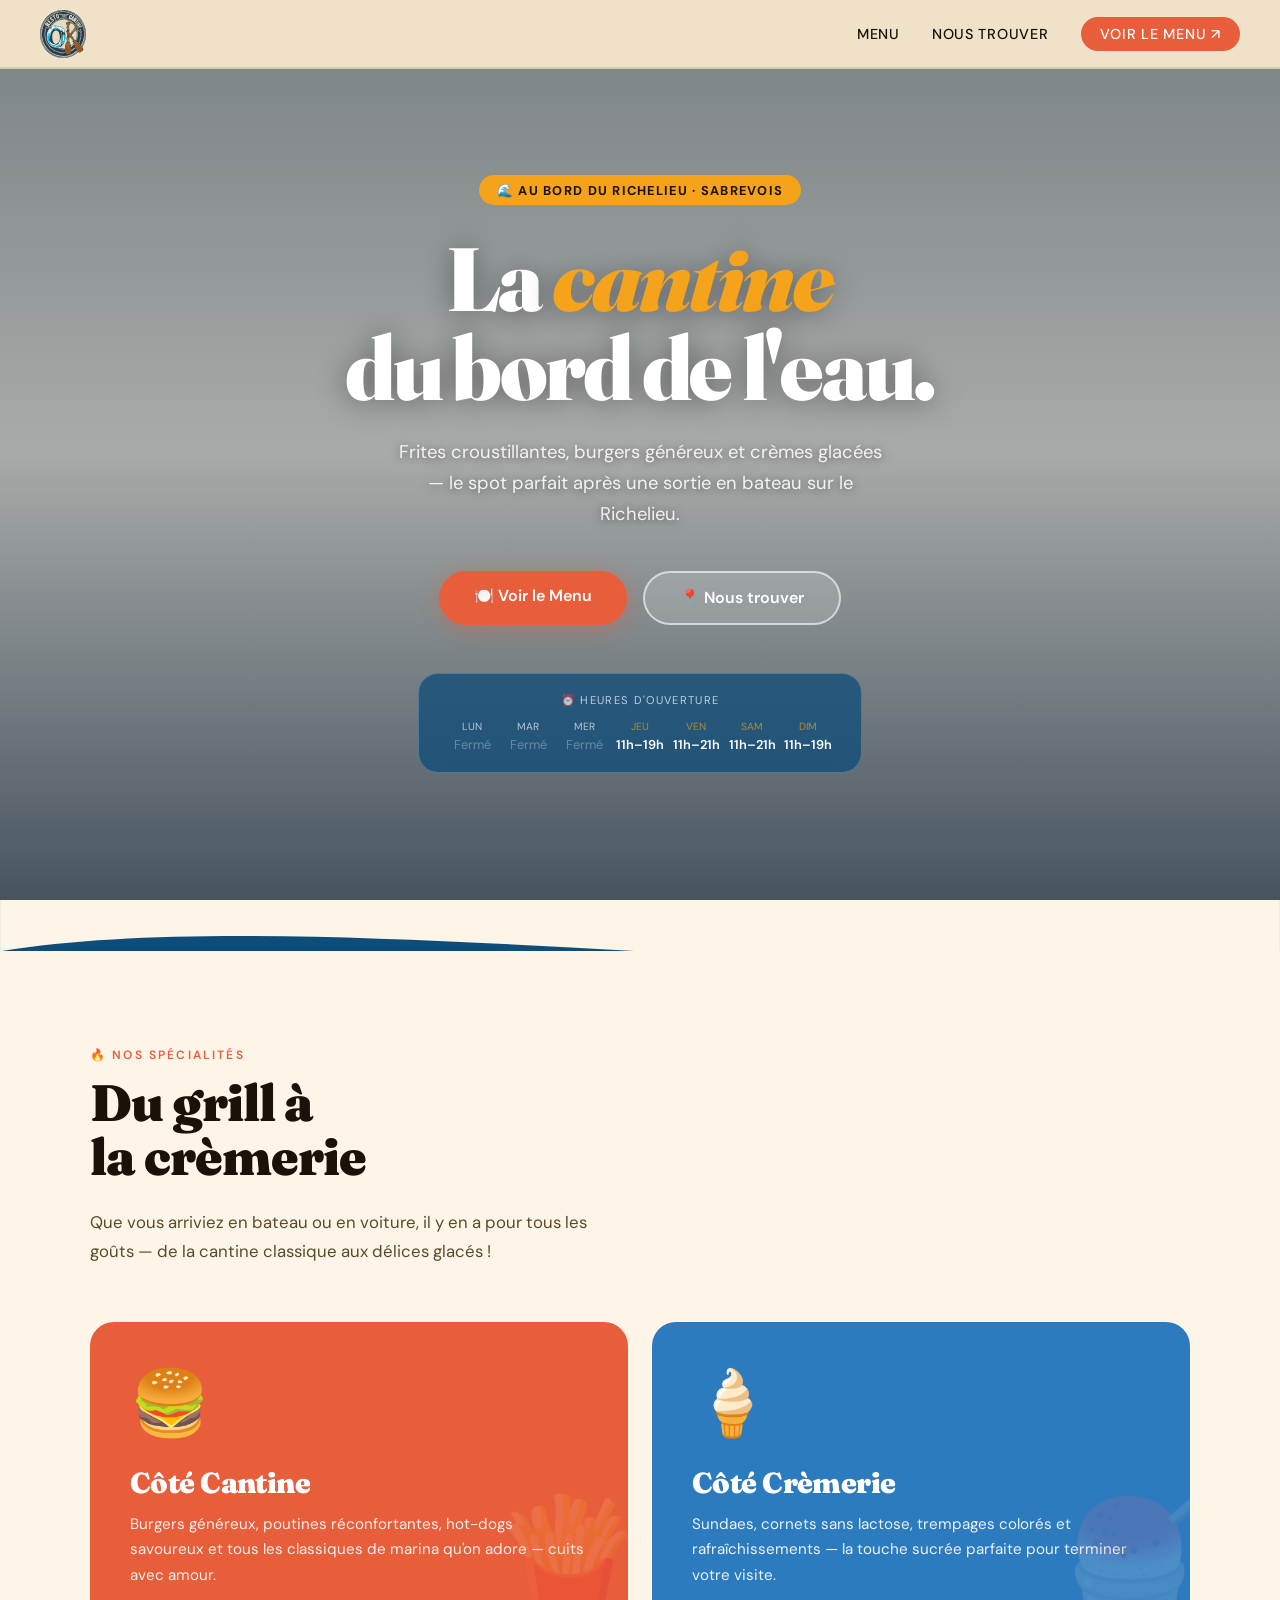
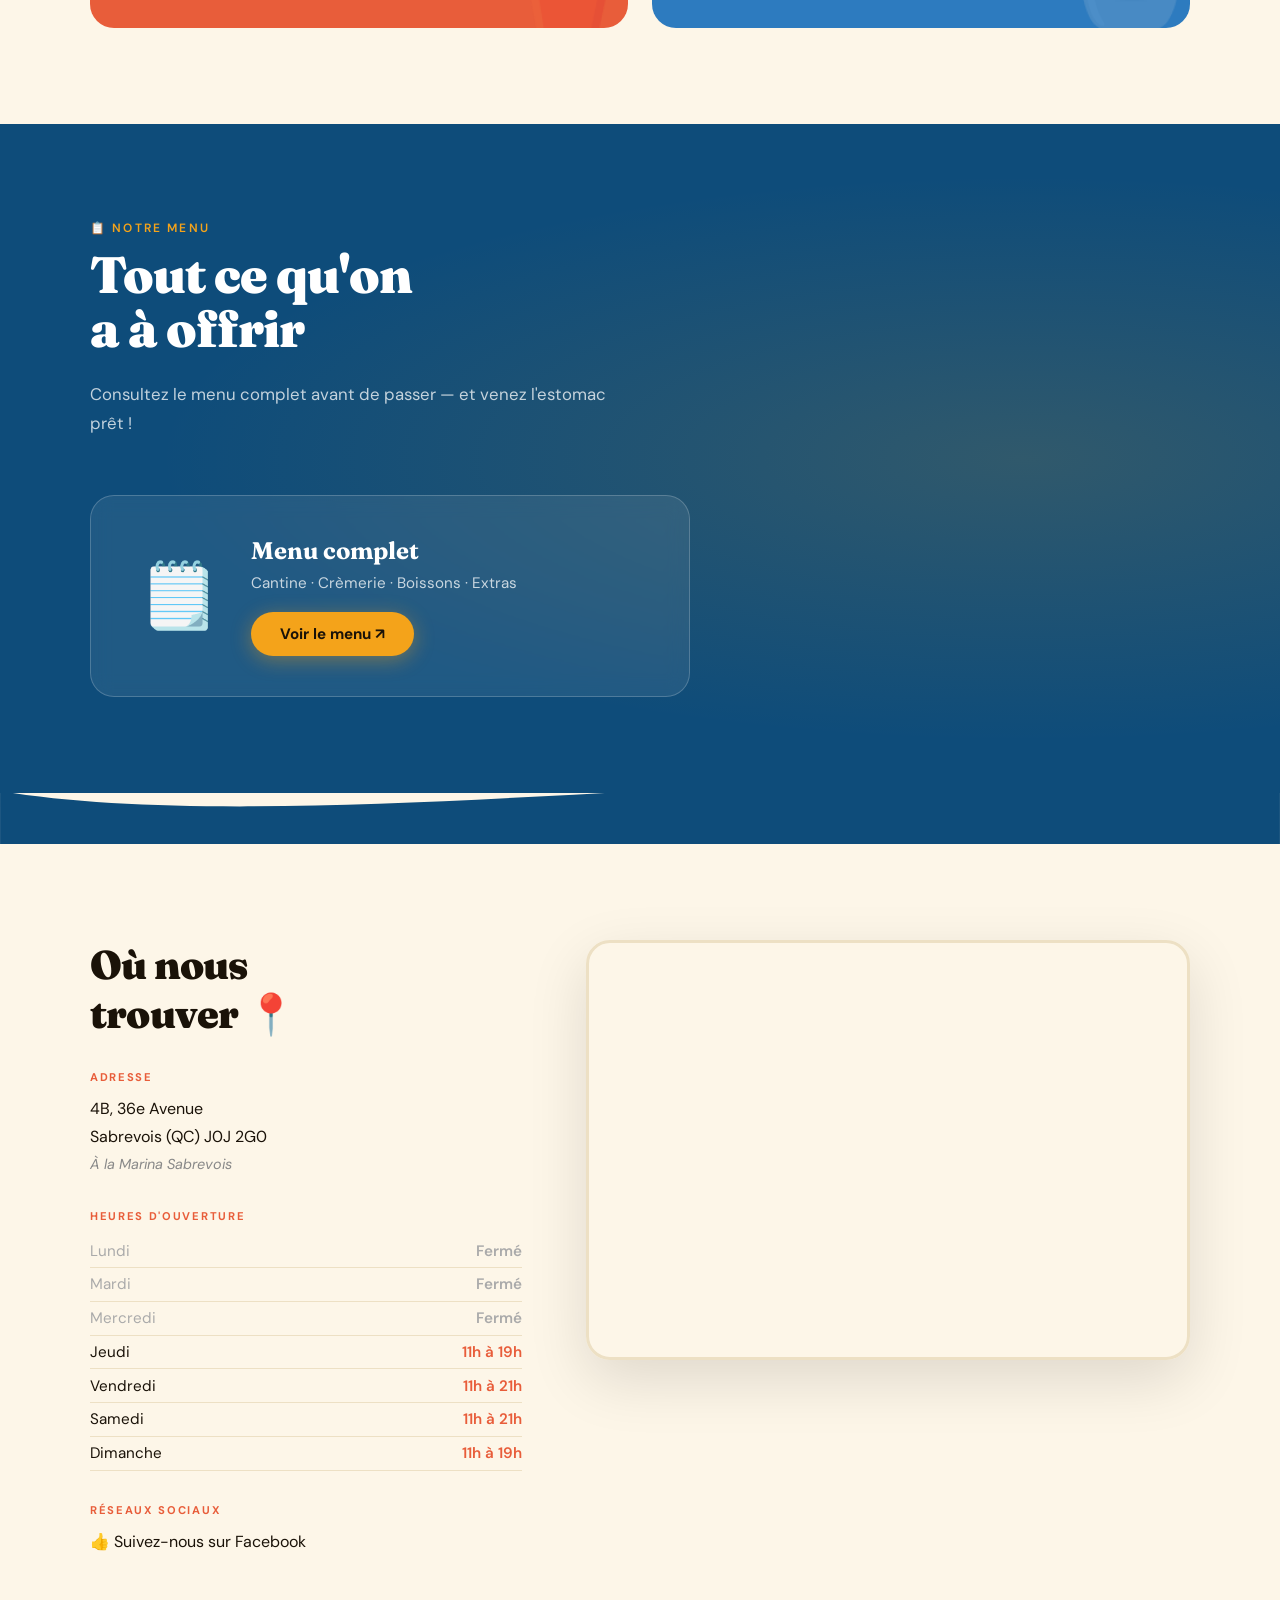
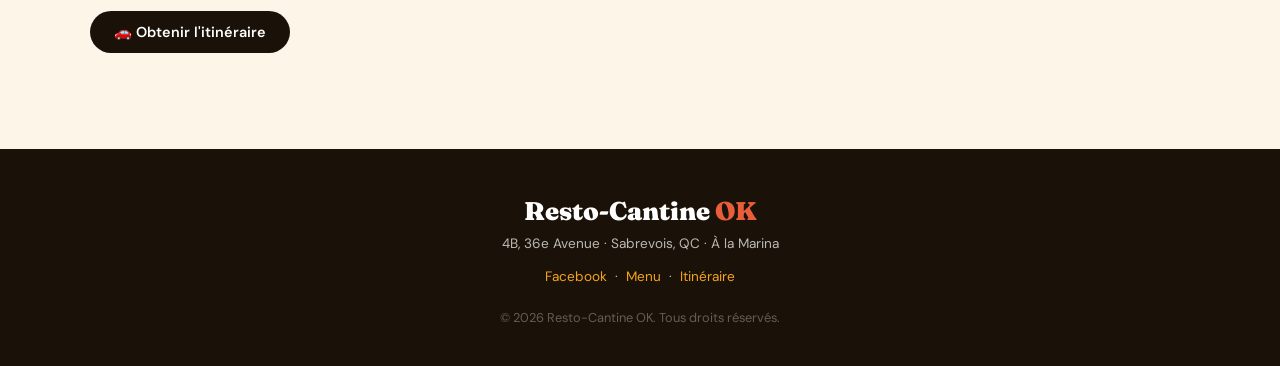
==== commit 1a3608e1: ".." ====
--- a/index.html
+++ b/index.html
@@ -37,21 +37,12 @@
     nav {
       position: fixed; top: 0; left: 0; right: 0; z-index: 100;
       display: flex; align-items: center; justify-content: space-between;
-      padding: 1rem 2.5rem;
-      background: rgba(253,246,232,0.92);
-      backdrop-filter: blur(10px);
-      border-bottom: 2px solid var(--sand);
-    }
-    .logo {
-      font-family: var(--r);
-      font-size: 1.4rem;
-      font-weight: 900;
-      color: var(--coral);
-      text-decoration: none;
-      letter-spacing: -0.02em;
-    }
-    .logo span { color: var(--water); }
-    nav ul { list-style: none; display: flex; gap: 2rem; }
+      padding: 0.6rem 2.5rem;
+      background: #F0E2C8;
+      border-bottom: 2px solid #D9C9A8;
+    }
+    .logo { text-decoration: none; display: flex; align-items: center; }
+    nav ul { list-style: none; display: flex; gap: 2rem; align-items: center; }
     nav ul a {
       text-decoration: none;
       font-weight: 500;
@@ -491,7 +482,7 @@
       </div>
       <h1>La <em>cantine</em><br/>du bord de l'eau.</h1>
       <p class="hero-sub">
-        Frites croustillantes, burgers généreux et crèmes glacées — le spot parfait après une sortie en bateau sur le Richelieu, ou pour savourer un repas sur le bord de l'eau.
+        Frites croustillantes, burgers généreux et crèmes glacées — le spot parfait après une sortie en bateau sur le Richelieu.
       </p>
       <div class="hero-btns">
         <a class="btn-primary" href="https://resto-cantine-ok.ca/menu" target="_blank">🍽️ Voir le Menu</a>
@@ -629,7 +620,6 @@
       <a href="https://www.google.com/maps/dir/?api=1&destination=Resto-Cantine+OK+4+36e+Avenue+Sabrevois+QC+J0J+2G0" target="_blank">Itinéraire</a>
     </p>
     <p style="margin-top:1.5rem; opacity:0.45; font-size:0.8rem">© 2026 Resto-Cantine OK. Tous droits réservés.</p>
-    <p>Fait par <a href="https://fortierwebdesign.ca">Fortier Web Design</a></p>
   </footer>
 
 </body>
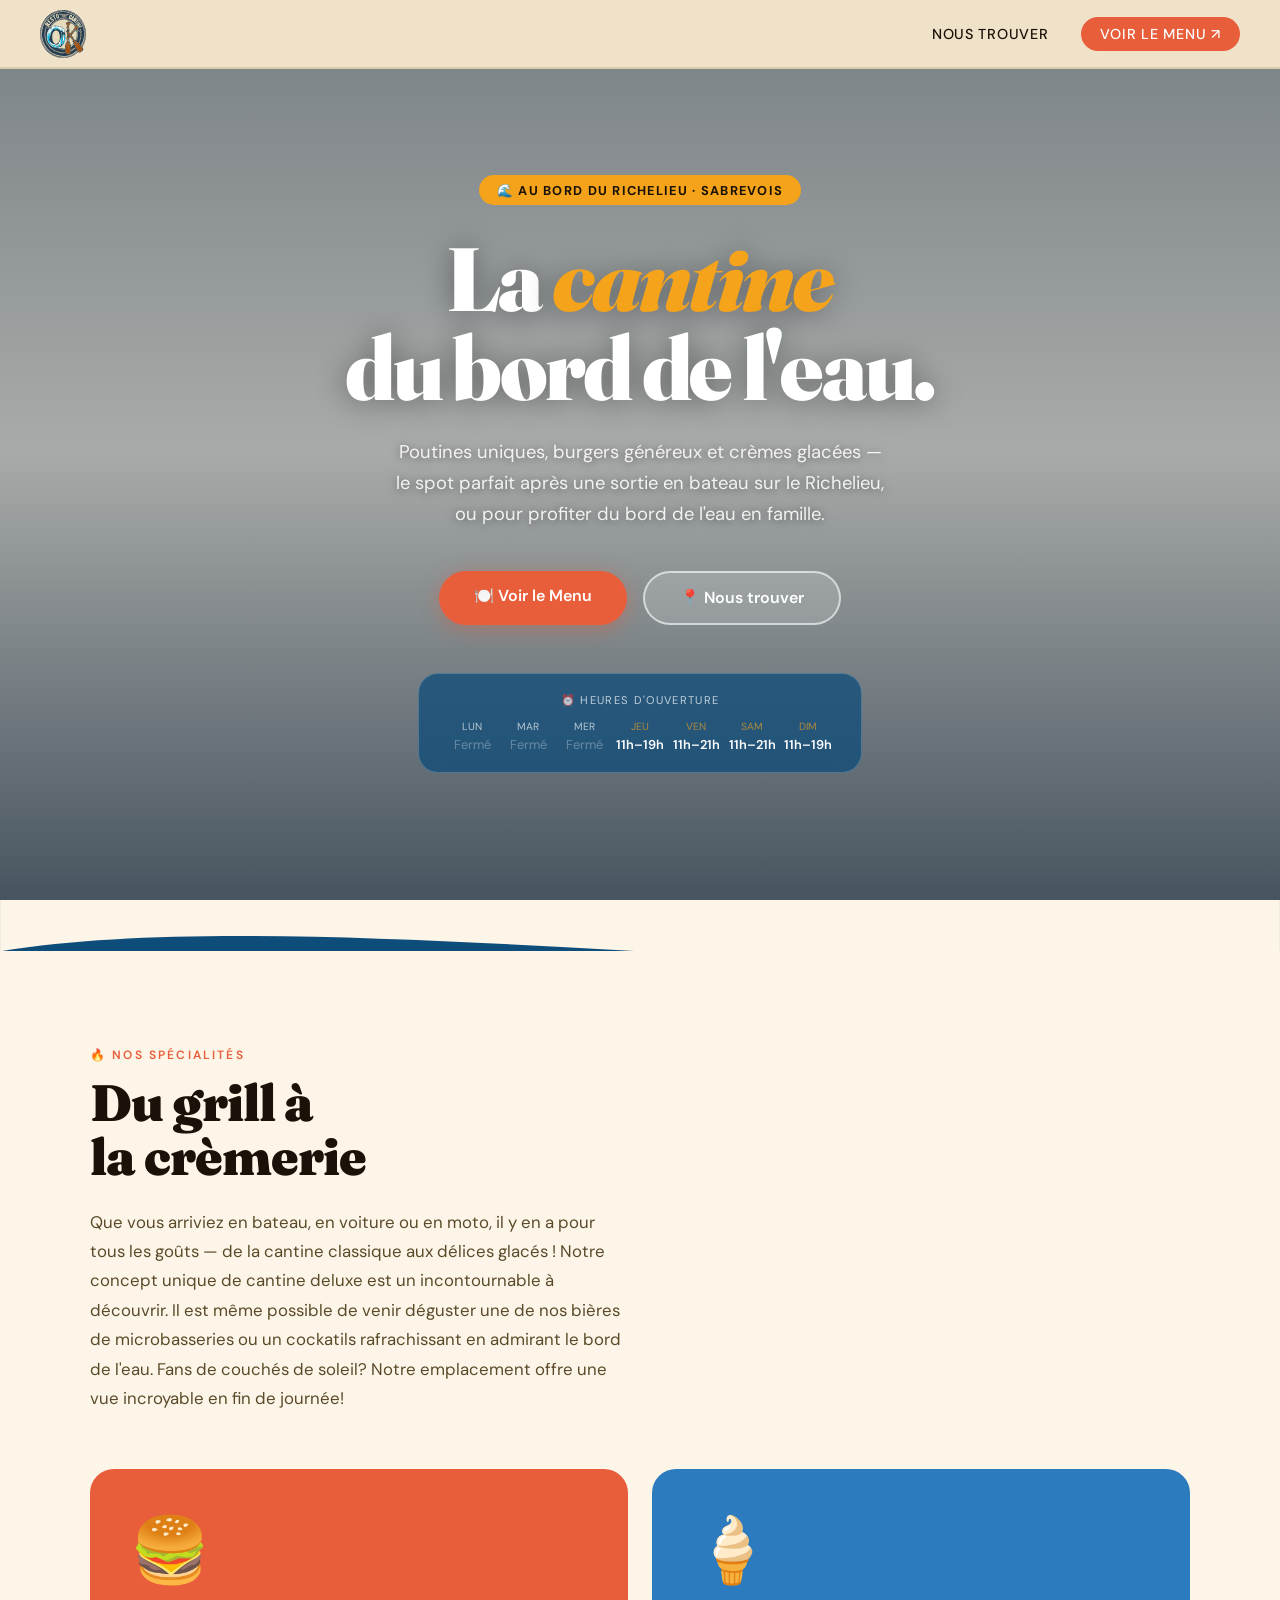
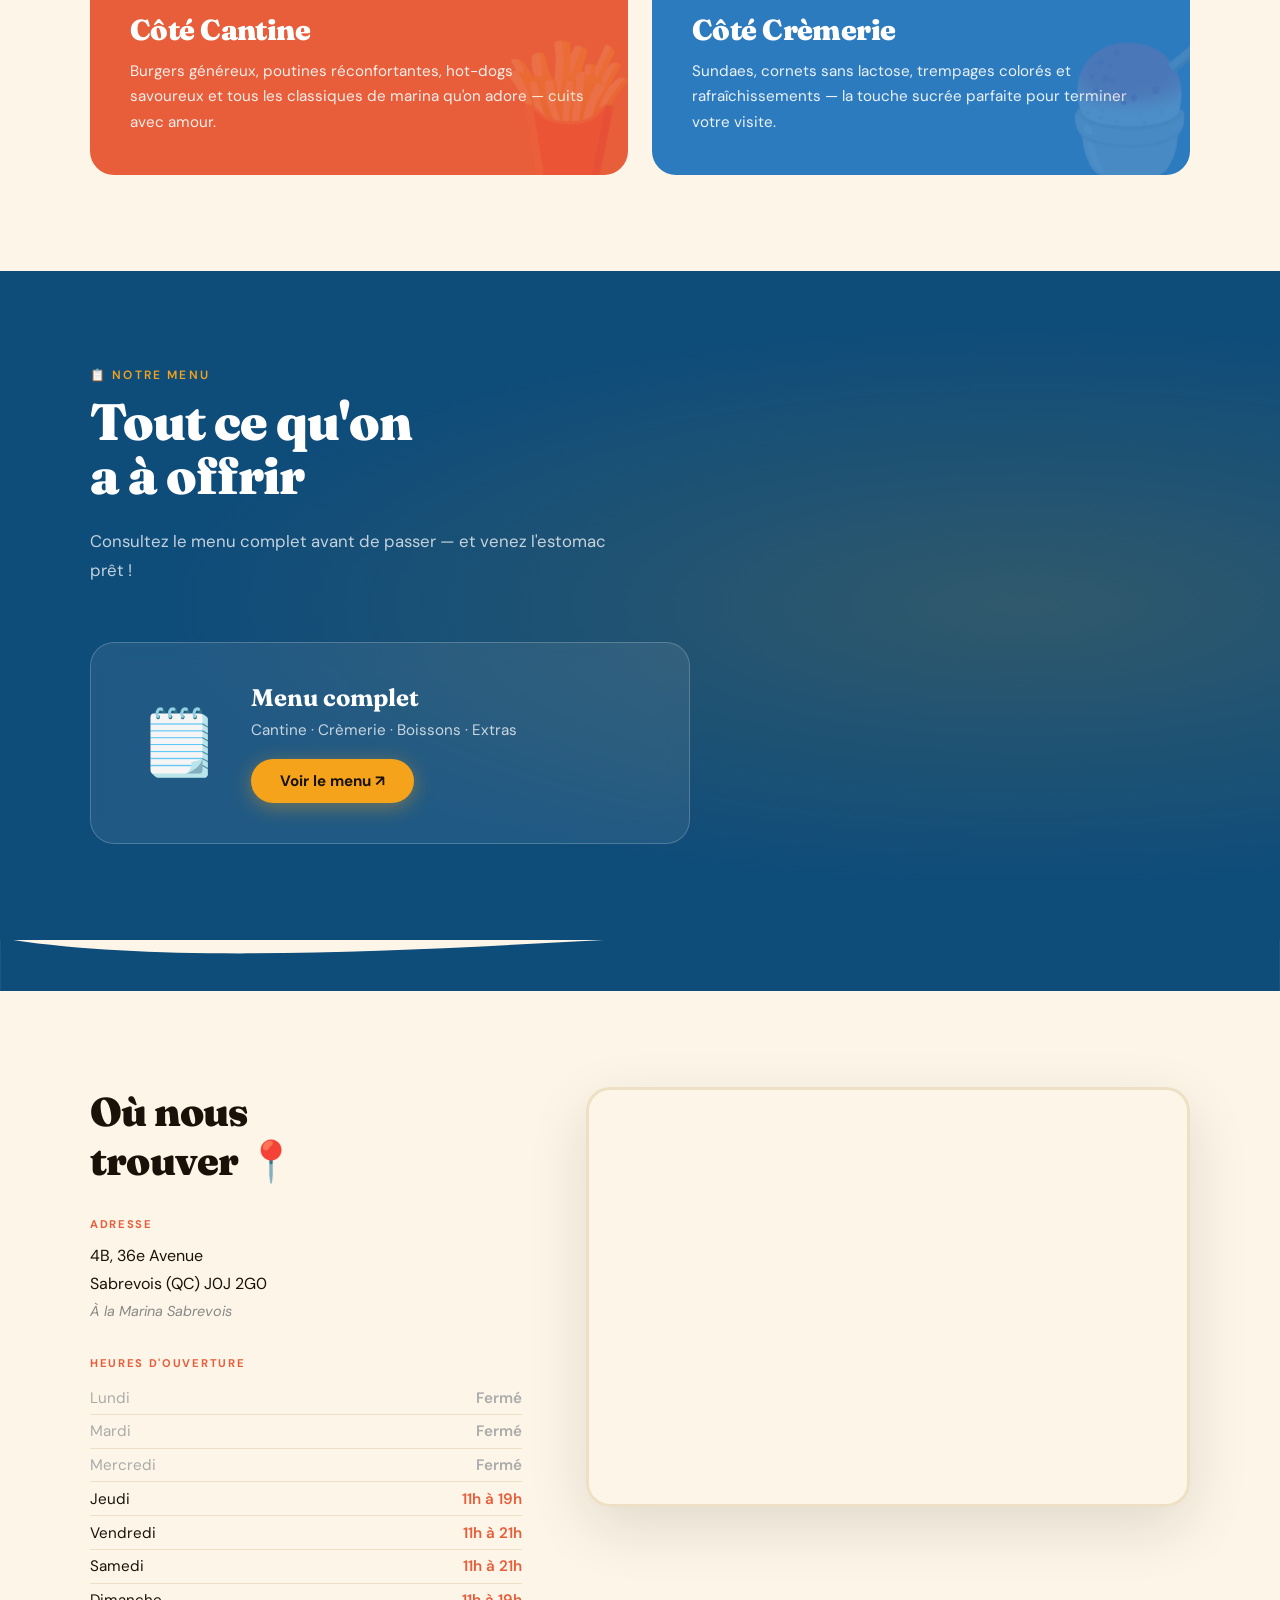
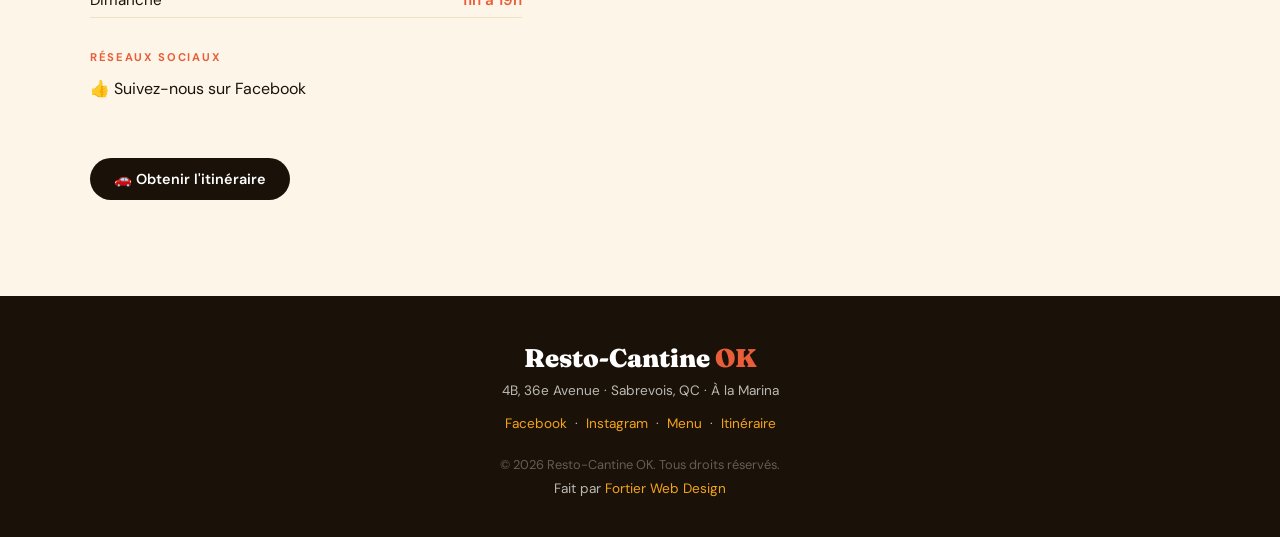
==== commit 3e93a248: "4.0" ====
--- a/index.html
+++ b/index.html
@@ -1,626 +1,942 @@
 <!DOCTYPE html>
 <html lang="fr">
+
 <head>
-  <meta charset="UTF-8" />
-  <meta name="viewport" content="width=device-width, initial-scale=1.0" />
-  <title>Resto-Cantine OK — Sabrevois, Richelieu</title>
-  <link rel="preconnect" href="https://fonts.googleapis.com" />
-  <link rel="preconnect" href="https://fonts.gstatic.com" crossorigin />
-  <link href="https://fonts.googleapis.com/css2?family=Fraunces:ital,opsz,wght@0,9..144,400;0,9..144,700;0,9..144,900;1,9..144,400&family=DM+Sans:wght@300;400;500&display=swap" rel="stylesheet" />
-
-  <style>
-    *, *::before, *::after { box-sizing: border-box; margin: 0; padding: 0; }
-
-    :root {
-      --sun:    #F4A31A;
-      --coral:  #E85D3A;
-      --sky:    #2D7BBF;
-      --water:  #0E4C7A;
-      --cream:  #FDF6E8;
-      --sand:   #EDE0C4;
-      --dark:   #1A1208;
-      --white:  #FFFFFF;
-      --r: Fraunces, Georgia, serif;
-      --s: 'DM Sans', sans-serif;
-    }
-
-    html { scroll-behavior: smooth; }
-
-    body {
-      font-family: var(--s);
-      background: var(--cream);
-      color: var(--dark);
-      overflow-x: hidden;
-    }
-
-    /* ── NAV ── */
-    nav {
-      position: fixed; top: 0; left: 0; right: 0; z-index: 100;
-      display: flex; align-items: center; justify-content: space-between;
-      padding: 0.6rem 2.5rem;
-      background: #F0E2C8;
-      border-bottom: 2px solid #D9C9A8;
-    }
-    .logo { text-decoration: none; display: flex; align-items: center; }
-    nav ul { list-style: none; display: flex; gap: 2rem; align-items: center; }
-    nav ul a {
-      text-decoration: none;
-      font-weight: 500;
-      font-size: 0.9rem;
-      letter-spacing: 0.05em;
-      text-transform: uppercase;
-      color: var(--dark);
-      transition: color 0.2s;
-    }
-    nav ul a:hover { color: var(--coral); }
-    .nav-cta {
-      background: var(--coral);
-      color: var(--white) !important;
-      padding: 0.5rem 1.2rem;
-      border-radius: 100px;
-      transition: background 0.2s !important;
-    }
-    .nav-cta:hover { background: var(--water) !important; color: var(--white) !important; }
-
-    /* ── HERO ── */
-    .hero {
-      min-height: 100vh;
-      position: relative;
-      display: flex;
-      align-items: center;
-      justify-content: center;
-      overflow: hidden;
-    }
-
-    /* Video background */
-    .hero-video {
-      position: absolute;
-      inset: 0;
-      width: 100%; height: 100%;
-      object-fit: cover;
-      object-position: center;
-      z-index: 0;
-    }
-
-    /* Dark gradient overlay for readability */
-    .hero-overlay {
-      position: absolute;
-      inset: 0;
-      z-index: 1;
-      background:
-        linear-gradient(to bottom,
-          rgba(10,30,50,0.55) 0%,
-          rgba(10,30,50,0.35) 50%,
-          rgba(10,30,50,0.75) 100%);
-    }
-
-    /* Content centred over video */
-    .hero-content {
-      position: relative;
-      z-index: 2;
-      text-align: center;
-      padding: 8rem 2rem 5rem;
-      max-width: 800px;
-    }
-
-    .hero-badge {
-      display: inline-flex;
-      align-items: center;
-      gap: 0.5rem;
-      background: var(--sun);
-      color: var(--dark);
-      font-weight: 700;
-      font-size: 0.8rem;
-      letter-spacing: 0.1em;
-      text-transform: uppercase;
-      padding: 0.4rem 1.1rem;
-      border-radius: 100px;
-      margin-bottom: 1.8rem;
-      width: fit-content;
-      margin-left: auto; margin-right: auto;
-      animation: fadeUp 0.6s ease both;
-    }
-
-    .hero h1 {
-      font-family: var(--r);
-      font-size: clamp(3.2rem, 7vw, 6rem);
-      font-weight: 900;
-      line-height: 1.0;
-      letter-spacing: -0.03em;
-      color: var(--white);
-      text-shadow: 0 2px 30px rgba(0,0,0,0.4);
-      animation: fadeUp 0.6s 0.1s ease both;
-    }
-    .hero h1 em {
-      font-style: italic;
-      color: var(--sun);
-    }
-
-    .hero-sub {
-      margin: 1.5rem auto 0;
-      font-size: 1.15rem;
-      line-height: 1.7;
-      color: rgba(255,255,255,0.88);
-      max-width: 500px;
-      text-shadow: 0 1px 10px rgba(0,0,0,0.5);
-      animation: fadeUp 0.6s 0.2s ease both;
-    }
-
-    .hero-btns {
-      margin-top: 2.5rem;
-      display: flex;
-      gap: 1rem;
-      flex-wrap: wrap;
-      justify-content: center;
-      animation: fadeUp 0.6s 0.3s ease both;
-    }
-
-    .btn-primary {
-      background: var(--coral);
-      color: var(--white);
-      padding: 0.9rem 2.2rem;
-      border-radius: 100px;
-      font-weight: 600;
-      font-size: 1rem;
-      text-decoration: none;
-      transition: all 0.2s;
-      box-shadow: 0 4px 20px rgba(232,93,58,0.4);
-    }
-    .btn-primary:hover {
-      background: var(--sun);
-      color: var(--dark);
-      box-shadow: 0 4px 24px rgba(244,163,26,0.5);
-      transform: translateY(-2px);
-    }
-    .btn-secondary {
-      background: rgba(255,255,255,0.15);
-      color: var(--white);
-      padding: 0.9rem 2.2rem;
-      border-radius: 100px;
-      font-weight: 600;
-      font-size: 1rem;
-      text-decoration: none;
-      border: 2px solid rgba(255,255,255,0.6);
-      backdrop-filter: blur(8px);
-      transition: all 0.2s;
-    }
-    .btn-secondary:hover {
-      background: rgba(255,255,255,0.3);
-      transform: translateY(-2px);
-    }
-
-    /* Hours strip floating at bottom of hero */
-    .hero-hours {
-      margin-top: 3rem;
-      padding: 1.2rem 1.8rem;
-      background: rgba(14,76,122,0.75);
-      backdrop-filter: blur(12px);
-      border: 1px solid rgba(255,255,255,0.2);
-      border-radius: 20px;
-      color: var(--white);
-      animation: fadeUp 0.6s 0.4s ease both;
-      display: inline-block;
-    }
-    .hours-label {
-      font-size: 0.7rem;
-      text-transform: uppercase;
-      letter-spacing: 0.12em;
-      opacity: 0.7;
-      margin-bottom: 0.8rem;
-    }
-    .hours-grid {
-      display: grid;
-      grid-template-columns: repeat(7, 1fr);
-      gap: 0.5rem;
-      text-align: center;
-    }
-    .hour-col .day {
-      font-size: 0.65rem;
-      opacity: 0.65;
-      margin-bottom: 0.2rem;
-      text-transform: uppercase;
-    }
-    .hour-col .time {
-      font-size: 0.8rem;
-      font-weight: 600;
-    }
-    .hour-col.closed .time { opacity: 0.3; font-weight: 400; }
-    .hour-col.open .day { color: var(--sun); }
-
-    @keyframes fadeUp {
-      from { opacity: 0; transform: translateY(20px); }
-      to   { opacity: 1; transform: translateY(0); }
-    }
-
-    /* ── WAVE DIVIDER ── */
-    .wave-divider {
-      width: 100%; overflow: hidden; line-height: 0; margin-top: -2px;
-    }
-    .wave-divider svg { display: block; width: 100%; }
-
-    /* ── SECTION: Du grill à la crèmerie ── */
-    .section { padding: 6rem 2rem; }
-    .section-inner { max-width: 1100px; margin: 0 auto; }
-    .section-label {
-      font-size: 0.75rem;
-      letter-spacing: 0.18em;
-      text-transform: uppercase;
-      color: var(--coral);
-      font-weight: 600;
-      margin-bottom: 0.8rem;
-    }
-    .section-title {
-      font-family: var(--r);
-      font-size: clamp(2.2rem, 4vw, 3.5rem);
-      font-weight: 900;
-      line-height: 1.05;
-      letter-spacing: -0.02em;
-      margin-bottom: 1.5rem;
-    }
-    .section-desc {
-      font-size: 1.05rem;
-      line-height: 1.75;
-      color: #5a4a2a;
-      max-width: 540px;
-      margin-bottom: 3.5rem;
-    }
-
-    /* Cards */
-    .cards {
-      display: grid;
-      grid-template-columns: 1fr 1fr;
-      gap: 1.5rem;
-    }
-    .card {
-      padding: 2.5rem;
-      border-radius: 24px;
-      transition: transform 0.3s ease, box-shadow 0.3s ease;
-      position: relative;
-      overflow: hidden;
-    }
-    .card:hover { transform: translateY(-6px); box-shadow: 0 20px 50px rgba(0,0,0,0.12); }
-    .card-cantine {
-      background: var(--coral);
-      color: var(--white);
-    }
-    .card-cremerie {
-      background: var(--sky);
-      color: var(--white);
-    }
-    .card-emoji { font-size: 4rem; margin-bottom: 1.2rem; display: block; }
-    .card h3 {
-      font-family: var(--r);
-      font-size: 1.8rem;
-      font-weight: 900;
-      margin-bottom: 0.8rem;
-      letter-spacing: -0.02em;
-    }
-    .card p { font-size: 0.95rem; line-height: 1.65; opacity: 0.9; }
-    .card-corner {
-      position: absolute;
-      bottom: -20px; right: -20px;
-      font-size: 8rem;
-      opacity: 0.15;
-      pointer-events: none;
-    }
-
-    /* ── SECTION: Menu Preview ── */
-    .menu-section {
-      background: var(--water);
-      color: var(--white);
-      padding: 6rem 2rem;
-      position: relative;
-      overflow: hidden;
-    }
-    .menu-section::before {
-      content: '';
-      position: absolute; inset: 0;
-      background: radial-gradient(ellipse at 80% 50%, rgba(244,163,26,0.15) 0%, transparent 60%);
-    }
-    .menu-section .section-inner { position: relative; z-index: 1; }
-    .menu-section .section-label { color: var(--sun); }
-    .menu-section .section-title { color: var(--white); }
-    .menu-section .section-desc { color: rgba(255,255,255,0.75); }
-
-    .menu-cta-box {
-      display: flex;
-      align-items: center;
-      gap: 2rem;
-      background: rgba(255,255,255,0.08);
-      border: 1.5px solid rgba(255,255,255,0.2);
-      border-radius: 24px;
-      padding: 2.5rem 3rem;
-      max-width: 600px;
-      backdrop-filter: blur(10px);
-    }
-    .menu-cta-icon { font-size: 4rem; }
-    .menu-cta-box h3 {
-      font-family: var(--r);
-      font-size: 1.5rem;
-      font-weight: 700;
-      margin-bottom: 0.5rem;
-    }
-    .menu-cta-box p { opacity: 0.75; font-size: 0.95rem; margin-bottom: 1.2rem; }
-    .btn-gold {
-      background: var(--sun);
-      color: var(--dark);
-      padding: 0.75rem 1.8rem;
-      border-radius: 100px;
-      font-weight: 700;
-      font-size: 0.95rem;
-      text-decoration: none;
-      display: inline-block;
-      transition: all 0.2s;
-      box-shadow: 0 4px 20px rgba(244,163,26,0.4);
-    }
-    .btn-gold:hover { transform: translateY(-2px); box-shadow: 0 8px 30px rgba(244,163,26,0.5); }
-
-    /* ── SECTION: Contact / Map ── */
-    .contact-section { padding: 6rem 2rem; }
-    .contact-grid {
-      display: grid;
-      grid-template-columns: 1fr 1.4fr;
-      gap: 4rem;
-      align-items: start;
-    }
-    .contact-info h2 {
-      font-family: var(--r);
-      font-size: 2.5rem;
-      font-weight: 900;
-      letter-spacing: -0.02em;
-      margin-bottom: 2rem;
-    }
-    .info-block { margin-bottom: 2rem; }
-    .info-block h4 {
-      font-size: 0.7rem;
-      text-transform: uppercase;
-      letter-spacing: 0.15em;
-      color: var(--coral);
-      font-weight: 700;
-      margin-bottom: 0.7rem;
-    }
-    .info-block p, .info-block a {
-      font-size: 1rem;
-      line-height: 1.7;
-      color: var(--dark);
-      text-decoration: none;
-    }
-    .info-block a:hover { color: var(--coral); }
-
-    .hours-table { width: 100%; border-collapse: collapse; }
-    .hours-table tr td {
-      padding: 0.4rem 0;
-      font-size: 0.95rem;
-      border-bottom: 1px solid var(--sand);
-    }
-    .hours-table tr td:last-child { text-align: right; font-weight: 600; }
-    .hours-table tr.fermé td { color: #aaa; }
-    .hours-table tr.ouvert td:last-child { color: var(--coral); }
-
-    .directions-btn {
-      display: inline-flex;
-      align-items: center;
-      gap: 0.5rem;
-      background: var(--dark);
-      color: var(--white);
-      padding: 0.75rem 1.5rem;
-      border-radius: 100px;
-      font-weight: 600;
-      font-size: 0.9rem;
-      text-decoration: none;
-      margin-top: 1.5rem;
-      transition: all 0.2s;
-    }
-    .directions-btn:hover { background: var(--coral); transform: translateY(-2px); }
-
-    .map-frame {
-      border-radius: 24px;
-      overflow: hidden;
-      box-shadow: 0 20px 60px rgba(0,0,0,0.12);
-      border: 3px solid var(--sand);
-      height: 420px;
-    }
-    .map-frame iframe { width: 100%; height: 100%; border: none; display: block; }
-
-    /* ── FOOTER ── */
-    footer {
-      background: var(--dark);
-      color: rgba(255,255,255,0.7);
-      padding: 2.5rem;
-      text-align: center;
-    }
-    footer a { color: var(--sun); text-decoration: none; }
-    footer a:hover { text-decoration: underline; }
-    .footer-logo {
-      font-family: var(--r);
-      font-size: 1.6rem;
-      font-weight: 900;
-      color: var(--white);
-      margin-bottom: 0.5rem;
-    }
-    .footer-logo span { color: var(--coral); }
-    footer p { font-size: 0.85rem; margin-top: 0.4rem; }
-
-    /* ── RESPONSIVE ── */
-    @media (max-width: 900px) {
-      .hero-content { padding: 7rem 1.5rem 4rem; }
-      .hours-grid { grid-template-columns: repeat(4, 1fr) !important; gap: 0.5rem; }
-      .hour-col.closed { display: none; }
-      .cards { grid-template-columns: 1fr; }
-      .menu-cta-box { flex-direction: column; text-align: center; }
-      .contact-grid { grid-template-columns: 1fr; }
-      nav ul { display: none; }
-    }
-  </style>
+    <meta charset="UTF-8" />
+    <meta name="viewport" content="width=device-width, initial-scale=1.0" />
+    <title>Resto-Cantine OK — Sabrevois, Richelieu</title>
+    <link rel="preconnect" href="https://fonts.googleapis.com" />
+    <link rel="preconnect" href="https://fonts.gstatic.com" crossorigin />
+    <link
+        href="https://fonts.googleapis.com/css2?family=Fraunces:ital,opsz,wght@0,9..144,400;0,9..144,700;0,9..144,900;1,9..144,400&family=DM+Sans:wght@300;400;500&display=swap"
+        rel="stylesheet" />
+
+    <style>
+        *,
+        *::before,
+        *::after {
+            box-sizing: border-box;
+            margin: 0;
+            padding: 0;
+        }
+
+        :root {
+            --sun: #F4A31A;
+            --coral: #E85D3A;
+            --sky: #2D7BBF;
+            --water: #0E4C7A;
+            --cream: #FDF6E8;
+            --sand: #EDE0C4;
+            --dark: #1A1208;
+            --white: #FFFFFF;
+            --r: Fraunces, Georgia, serif;
+            --s: 'DM Sans', sans-serif;
+        }
+
+        html {
+            scroll-behavior: smooth;
+        }
+
+        body {
+            font-family: var(--s);
+            background: var(--cream);
+            color: var(--dark);
+            overflow-x: hidden;
+        }
+
+        /* ── NAV ── */
+        nav {
+            position: fixed;
+            top: 0;
+            left: 0;
+            right: 0;
+            z-index: 100;
+            display: flex;
+            align-items: center;
+            justify-content: space-between;
+            padding: 0.6rem 2.5rem;
+            background: #F0E2C8;
+            border-bottom: 2px solid #D9C9A8;
+        }
+
+        .logo {
+            text-decoration: none;
+            display: flex;
+            align-items: center;
+        }
+
+        nav ul {
+            list-style: none;
+            display: flex;
+            gap: 2rem;
+            align-items: center;
+        }
+
+        nav ul a {
+            text-decoration: none;
+            font-weight: 500;
+            font-size: 0.9rem;
+            letter-spacing: 0.05em;
+            text-transform: uppercase;
+            color: var(--dark);
+            transition: color 0.2s;
+        }
+
+        nav ul a:hover {
+            color: var(--coral);
+        }
+
+        .nav-cta {
+            background: var(--coral);
+            color: var(--white) !important;
+            padding: 0.5rem 1.2rem;
+            border-radius: 100px;
+            transition: background 0.2s !important;
+        }
+
+        .nav-cta:hover {
+            background: var(--water) !important;
+            color: var(--white) !important;
+        }
+
+        /* ── HERO ── */
+        .hero {
+            min-height: 100vh;
+            position: relative;
+            display: flex;
+            align-items: center;
+            justify-content: center;
+            overflow: hidden;
+        }
+
+        /* Video background */
+        .hero-video {
+            position: absolute;
+            inset: 0;
+            width: 100%;
+            height: 100%;
+            object-fit: cover;
+            object-position: center;
+            z-index: 0;
+        }
+
+        /* Dark gradient overlay for readability */
+        .hero-overlay {
+            position: absolute;
+            inset: 0;
+            z-index: 1;
+            background:
+                linear-gradient(to bottom,
+                    rgba(10, 30, 50, 0.55) 0%,
+                    rgba(10, 30, 50, 0.35) 50%,
+                    rgba(10, 30, 50, 0.75) 100%);
+        }
+
+        /* Content centred over video */
+        .hero-content {
+            position: relative;
+            z-index: 2;
+            text-align: center;
+            padding: 8rem 2rem 5rem;
+            max-width: 800px;
+        }
+
+        .hero-badge {
+            display: inline-flex;
+            align-items: center;
+            gap: 0.5rem;
+            background: var(--sun);
+            color: var(--dark);
+            font-weight: 700;
+            font-size: 0.8rem;
+            letter-spacing: 0.1em;
+            text-transform: uppercase;
+            padding: 0.4rem 1.1rem;
+            border-radius: 100px;
+            margin-bottom: 1.8rem;
+            width: fit-content;
+            margin-left: auto;
+            margin-right: auto;
+            animation: fadeUp 0.6s ease both;
+        }
+
+        .hero h1 {
+            font-family: var(--r);
+            font-size: clamp(3.2rem, 7vw, 6rem);
+            font-weight: 900;
+            line-height: 1.0;
+            letter-spacing: -0.03em;
+            color: var(--white);
+            text-shadow: 0 2px 30px rgba(0, 0, 0, 0.4);
+            animation: fadeUp 0.6s 0.1s ease both;
+        }
+
+        .hero h1 em {
+            font-style: italic;
+            color: var(--sun);
+        }
+
+        .hero-sub {
+            margin: 1.5rem auto 0;
+            font-size: 1.15rem;
+            line-height: 1.7;
+            color: rgba(255, 255, 255, 0.88);
+            max-width: 500px;
+            text-shadow: 0 1px 10px rgba(0, 0, 0, 0.5);
+            animation: fadeUp 0.6s 0.2s ease both;
+        }
+
+        .hero-btns {
+            margin-top: 2.5rem;
+            display: flex;
+            gap: 1rem;
+            flex-wrap: wrap;
+            justify-content: center;
+            animation: fadeUp 0.6s 0.3s ease both;
+        }
+
+        .btn-primary {
+            background: var(--coral);
+            color: var(--white);
+            padding: 0.9rem 2.2rem;
+            border-radius: 100px;
+            font-weight: 600;
+            font-size: 1rem;
+            text-decoration: none;
+            transition: all 0.2s;
+            box-shadow: 0 4px 20px rgba(232, 93, 58, 0.4);
+        }
+
+        .btn-primary:hover {
+            background: var(--sun);
+            color: var(--dark);
+            box-shadow: 0 4px 24px rgba(244, 163, 26, 0.5);
+            transform: translateY(-2px);
+        }
+
+        .btn-secondary {
+            background: rgba(255, 255, 255, 0.15);
+            color: var(--white);
+            padding: 0.9rem 2.2rem;
+            border-radius: 100px;
+            font-weight: 600;
+            font-size: 1rem;
+            text-decoration: none;
+            border: 2px solid rgba(255, 255, 255, 0.6);
+            backdrop-filter: blur(8px);
+            transition: all 0.2s;
+        }
+
+        .btn-secondary:hover {
+            background: rgba(255, 255, 255, 0.3);
+            transform: translateY(-2px);
+        }
+
+        /* Hours strip floating at bottom of hero */
+        .hero-hours {
+            margin-top: 3rem;
+            padding: 1.2rem 1.8rem;
+            background: rgba(14, 76, 122, 0.75);
+            backdrop-filter: blur(12px);
+            border: 1px solid rgba(255, 255, 255, 0.2);
+            border-radius: 20px;
+            color: var(--white);
+            animation: fadeUp 0.6s 0.4s ease both;
+            display: inline-block;
+        }
+
+        .hours-label {
+            font-size: 0.7rem;
+            text-transform: uppercase;
+            letter-spacing: 0.12em;
+            opacity: 0.7;
+            margin-bottom: 0.8rem;
+        }
+
+        .hours-grid {
+            display: grid;
+            grid-template-columns: repeat(7, 1fr);
+            gap: 0.5rem;
+            text-align: center;
+        }
+
+        .hour-col .day {
+            font-size: 0.65rem;
+            opacity: 0.65;
+            margin-bottom: 0.2rem;
+            text-transform: uppercase;
+        }
+
+        .hour-col .time {
+            font-size: 0.8rem;
+            font-weight: 600;
+        }
+
+        .hour-col.closed .time {
+            opacity: 0.3;
+            font-weight: 400;
+        }
+
+        .hour-col.open .day {
+            color: var(--sun);
+        }
+
+        @keyframes fadeUp {
+            from {
+                opacity: 0;
+                transform: translateY(20px);
+            }
+
+            to {
+                opacity: 1;
+                transform: translateY(0);
+            }
+        }
+
+        /* ── WAVE DIVIDER ── */
+        .wave-divider {
+            width: 100%;
+            overflow: hidden;
+            line-height: 0;
+            margin-top: -2px;
+        }
+
+        .wave-divider svg {
+            display: block;
+            width: 100%;
+        }
+
+        /* ── SECTION: Du grill à la crèmerie ── */
+        .section {
+            padding: 6rem 2rem;
+        }
+
+        .section-inner {
+            max-width: 1100px;
+            margin: 0 auto;
+        }
+
+        .section-label {
+            font-size: 0.75rem;
+            letter-spacing: 0.18em;
+            text-transform: uppercase;
+            color: var(--coral);
+            font-weight: 600;
+            margin-bottom: 0.8rem;
+        }
+
+        .section-title {
+            font-family: var(--r);
+            font-size: clamp(2.2rem, 4vw, 3.5rem);
+            font-weight: 900;
+            line-height: 1.05;
+            letter-spacing: -0.02em;
+            margin-bottom: 1.5rem;
+        }
+
+        .section-desc {
+            font-size: 1.05rem;
+            line-height: 1.75;
+            color: #5a4a2a;
+            max-width: 540px;
+            margin-bottom: 3.5rem;
+        }
+
+        /* Cards */
+        .cards {
+            display: grid;
+            grid-template-columns: 1fr 1fr;
+            gap: 1.5rem;
+        }
+
+        .card {
+            padding: 2.5rem;
+            border-radius: 24px;
+            transition: transform 0.3s ease, box-shadow 0.3s ease;
+            position: relative;
+            overflow: hidden;
+        }
+
+        .card:hover {
+            transform: translateY(-6px);
+            box-shadow: 0 20px 50px rgba(0, 0, 0, 0.12);
+        }
+
+        .card-cantine {
+            background: var(--coral);
+            color: var(--white);
+        }
+
+        .card-cremerie {
+            background: var(--sky);
+            color: var(--white);
+        }
+
+        .card-emoji {
+            font-size: 4rem;
+            margin-bottom: 1.2rem;
+            display: block;
+        }
+
+        .card h3 {
+            font-family: var(--r);
+            font-size: 1.8rem;
+            font-weight: 900;
+            margin-bottom: 0.8rem;
+            letter-spacing: -0.02em;
+        }
+
+        .card p {
+            font-size: 0.95rem;
+            line-height: 1.65;
+            opacity: 0.9;
+        }
+
+        .card-corner {
+            position: absolute;
+            bottom: -20px;
+            right: -20px;
+            font-size: 8rem;
+            opacity: 0.15;
+            pointer-events: none;
+        }
+
+        /* ── SECTION: Menu Preview ── */
+        .menu-section {
+            background: var(--water);
+            color: var(--white);
+            padding: 6rem 2rem;
+            position: relative;
+            overflow: hidden;
+        }
+
+        .menu-section::before {
+            content: '';
+            position: absolute;
+            inset: 0;
+            background: radial-gradient(ellipse at 80% 50%, rgba(244, 163, 26, 0.15) 0%, transparent 60%);
+        }
+
+        .menu-section .section-inner {
+            position: relative;
+            z-index: 1;
+        }
+
+        .menu-section .section-label {
+            color: var(--sun);
+        }
+
+        .menu-section .section-title {
+            color: var(--white);
+        }
+
+        .menu-section .section-desc {
+            color: rgba(255, 255, 255, 0.75);
+        }
+
+        .menu-cta-box {
+            display: flex;
+            align-items: center;
+            gap: 2rem;
+            background: rgba(255, 255, 255, 0.08);
+            border: 1.5px solid rgba(255, 255, 255, 0.2);
+            border-radius: 24px;
+            padding: 2.5rem 3rem;
+            max-width: 600px;
+            backdrop-filter: blur(10px);
+        }
+
+        .menu-cta-icon {
+            font-size: 4rem;
+        }
+
+        .menu-cta-box h3 {
+            font-family: var(--r);
+            font-size: 1.5rem;
+            font-weight: 700;
+            margin-bottom: 0.5rem;
+        }
+
+        .menu-cta-box p {
+            opacity: 0.75;
+            font-size: 0.95rem;
+            margin-bottom: 1.2rem;
+        }
+
+        .btn-gold {
+            background: var(--sun);
+            color: var(--dark);
+            padding: 0.75rem 1.8rem;
+            border-radius: 100px;
+            font-weight: 700;
+            font-size: 0.95rem;
+            text-decoration: none;
+            display: inline-block;
+            transition: all 0.2s;
+            box-shadow: 0 4px 20px rgba(244, 163, 26, 0.4);
+        }
+
+        .btn-gold:hover {
+            transform: translateY(-2px);
+            box-shadow: 0 8px 30px rgba(244, 163, 26, 0.5);
+        }
+
+        /* ── SECTION: Contact / Map ── */
+        .contact-section {
+            padding: 6rem 2rem;
+        }
+
+        .contact-grid {
+            display: grid;
+            grid-template-columns: 1fr 1.4fr;
+            gap: 4rem;
+            align-items: start;
+        }
+
+        .contact-info h2 {
+            font-family: var(--r);
+            font-size: 2.5rem;
+            font-weight: 900;
+            letter-spacing: -0.02em;
+            margin-bottom: 2rem;
+        }
+
+        .info-block {
+            margin-bottom: 2rem;
+        }
+
+        .info-block h4 {
+            font-size: 0.7rem;
+            text-transform: uppercase;
+            letter-spacing: 0.15em;
+            color: var(--coral);
+            font-weight: 700;
+            margin-bottom: 0.7rem;
+        }
+
+        .info-block p,
+        .info-block a {
+            font-size: 1rem;
+            line-height: 1.7;
+            color: var(--dark);
+            text-decoration: none;
+        }
+
+        .info-block a:hover {
+            color: var(--coral);
+        }
+
+        .hours-table {
+            width: 100%;
+            border-collapse: collapse;
+        }
+
+        .hours-table tr td {
+            padding: 0.4rem 0;
+            font-size: 0.95rem;
+            border-bottom: 1px solid var(--sand);
+        }
+
+        .hours-table tr td:last-child {
+            text-align: right;
+            font-weight: 600;
+        }
+
+        .hours-table tr.fermé td {
+            color: #aaa;
+        }
+
+        .hours-table tr.ouvert td:last-child {
+            color: var(--coral);
+        }
+
+        .directions-btn {
+            display: inline-flex;
+            align-items: center;
+            gap: 0.5rem;
+            background: var(--dark);
+            color: var(--white);
+            padding: 0.75rem 1.5rem;
+            border-radius: 100px;
+            font-weight: 600;
+            font-size: 0.9rem;
+            text-decoration: none;
+            margin-top: 1.5rem;
+            transition: all 0.2s;
+        }
+
+        .directions-btn:hover {
+            background: var(--coral);
+            transform: translateY(-2px);
+        }
+
+        .map-frame {
+            border-radius: 24px;
+            overflow: hidden;
+            box-shadow: 0 20px 60px rgba(0, 0, 0, 0.12);
+            border: 3px solid var(--sand);
+            height: 420px;
+        }
+
+        .map-frame iframe {
+            width: 100%;
+            height: 100%;
+            border: none;
+            display: block;
+        }
+
+        /* ── FOOTER ── */
+        footer {
+            background: var(--dark);
+            color: rgba(255, 255, 255, 0.7);
+            padding: 2.5rem;
+            text-align: center;
+        }
+
+        footer a {
+            color: var(--sun);
+            text-decoration: none;
+        }
+
+        footer a:hover {
+            text-decoration: underline;
+        }
+
+        .footer-logo {
+            font-family: var(--r);
+            font-size: 1.6rem;
+            font-weight: 900;
+            color: var(--white);
+            margin-bottom: 0.5rem;
+        }
+
+        .footer-logo span {
+            color: var(--coral);
+        }
+
+        footer p {
+            font-size: 0.85rem;
+            margin-top: 0.4rem;
+        }
+
+        /* Style du bouton burger, invisible sur ordinateur */
+        .burger-label {
+            display: none;
+            font-size: 2rem;
+            cursor: pointer;
+            color: var(--dark);
+        }
+
+        /* ── RESPONSIVE ── */
+        @media (max-width: 900px) {
+            .hero-content {
+                padding: 7rem 1.5rem 4rem;
+            }
+
+            .hours-grid {
+                grid-template-columns: repeat(4, 1fr) !important;
+                gap: 0.5rem;
+            }
+
+            .hour-col.closed {
+                display: none;
+            }
+
+            .cards {
+                grid-template-columns: 1fr;
+            }
+
+            .menu-cta-box {
+                flex-direction: column;
+                text-align: center;
+            }
+
+            .contact-grid {
+                grid-template-columns: 1fr;
+            }
+
+            .burger-label {
+                display: block;
+                /* Affiche le bouton burger sur mobile */
+            }
+
+            nav ul {
+                display: none;
+                /* Cache le menu par défaut sur mobile */
+                flex-direction: column;
+                position: absolute;
+                top: 100%;
+                left: 0;
+                right: 0;
+                background: #F0E2C8;
+                padding: 1.5rem;
+                gap: 1.5rem;
+                border-bottom: 2px solid #D9C9A8;
+                box-shadow: 0 4px 10px rgba(0, 0, 0, 0.1);
+            }
+
+            /* Quand la case invisible est cochée, on affiche le menu ul */
+            #menu-toggle:checked~ul {
+                display: flex;
+            }
+        }
+    </style>
+
+    <link rel="icon" type="image/png" href="/my-favicon/favicon-96x96.png" sizes="96x96" />
+<link rel="icon" type="image/svg+xml" href="/my-favicon/favicon.svg" />
+<link rel="shortcut icon" href="/my-favicon/favicon.ico" />
+<link rel="apple-touch-icon" sizes="180x180" href="/my-favicon/apple-touch-icon.png" />
+<link rel="manifest" href="/my-favicon/site.webmanifest" />
+
 </head>
+
 <body>
 
-  <!-- NAV -->
-  <nav>
-    <a class="logo" href="#top">
-      <img src="assets/Logo1.6AvecFond.svg" alt="Resto-Cantine OK" style="height:48px;width:auto;display:block;" />
-    </a>
-    <ul>
-      <li><a href="#grill">Menu</a></li>
-      <li><a href="#contact">Nous trouver</a></li>
-      <li><a class="nav-cta" href="https://resto-cantine-ok.ca/menu" target="_blank">Voir le Menu ↗</a></li>
-    </ul>
-  </nav>
-
-  <!-- HERO -->
-  <section class="hero" id="top">
-    <!-- Vidéo d'arrière-plan -->
-    <video class="hero-video" autoplay muted loop playsinline poster="">
-      <source src="assets/videoWelcome.mp4" type="video/mp4" />
-    </video>
-    <div class="hero-overlay"></div>
-
-    <!-- Contenu centré -->
-    <div class="hero-content">
-      <div class="hero-badge">
-        🌊 Au bord du Richelieu · Sabrevois
-      </div>
-      <h1>La <em>cantine</em><br/>du bord de l'eau.</h1>
-      <p class="hero-sub">
-        Frites croustillantes, burgers généreux et crèmes glacées — le spot parfait après une sortie en bateau sur le Richelieu.
-      </p>
-      <div class="hero-btns">
-        <a class="btn-primary" href="https://resto-cantine-ok.ca/menu" target="_blank">🍽️ Voir le Menu</a>
-        <a class="btn-secondary" href="#contact">📍 Nous trouver</a>
-      </div>
-
-      <div class="hero-hours">
-        <p class="hours-label">⏰ Heures d'ouverture</p>
-        <div class="hours-grid">
-          <div class="hour-col closed"><p class="day">Lun</p><p class="time">Fermé</p></div>
-          <div class="hour-col closed"><p class="day">Mar</p><p class="time">Fermé</p></div>
-          <div class="hour-col closed"><p class="day">Mer</p><p class="time">Fermé</p></div>
-          <div class="hour-col open"><p class="day">Jeu</p><p class="time">11h–19h</p></div>
-          <div class="hour-col open"><p class="day">Ven</p><p class="time">11h–21h</p></div>
-          <div class="hour-col open"><p class="day">Sam</p><p class="time">11h–21h</p></div>
-          <div class="hour-col open"><p class="day">Dim</p><p class="time">11h–19h</p></div>
+    <!-- NAV -->
+    <nav>
+        <a class="logo" href="#top">
+            <img src="assets/Logo1.6AvecFond.svg" alt="Resto-Cantine OK"
+                style="height:48px;width:auto;display:block;" />
+        </a>
+
+        <input type="checkbox" id="menu-toggle" style="display: none;">
+        <label for="menu-toggle" class="burger-label">☰</label>
+
+        <ul>
+            
+            <li><a href="#contact" class="nav-link">Nous trouver</a></li>
+            <li><a class="nav-cta nav-link" href="https://resto-cantine-ok.ca/menu">Voir le Menu ↗</a>
+            </li>
+        </ul>
+    </nav>
+
+    <!-- HERO -->
+    <section class="hero" id="top">
+        <!-- Vidéo d'arrière-plan -->
+        <video class="hero-video" autoplay muted loop playsinline poster="">
+            <source src="assets/videoWelcome.mp4" type="video/mp4" />
+        </video>
+        <div class="hero-overlay"></div>
+
+        <!-- Contenu centré -->
+        <div class="hero-content">
+            <div class="hero-badge">
+                🌊 Au bord du Richelieu · Sabrevois
+            </div>
+            <h1>La <em>cantine</em><br />du bord de l'eau.</h1>
+            <p class="hero-sub">
+                Poutines uniques, burgers généreux et crèmes glacées — le spot parfait après une sortie en bateau
+                sur le Richelieu, ou pour profiter du bord de l'eau en famille.
+            </p>
+            <div class="hero-btns">
+                <a class="btn-primary" href="https://resto-cantine-ok.ca/menu">🍽️ Voir le Menu</a>
+                <a class="btn-secondary" href="#contact">📍 Nous trouver</a>
+            </div>
+
+            <div class="hero-hours">
+                <p class="hours-label">⏰ Heures d'ouverture</p>
+                <div class="hours-grid">
+                    <div class="hour-col closed">
+                        <p class="day">Lun</p>
+                        <p class="time">Fermé</p>
+                    </div>
+                    <div class="hour-col closed">
+                        <p class="day">Mar</p>
+                        <p class="time">Fermé</p>
+                    </div>
+                    <div class="hour-col closed">
+                        <p class="day">Mer</p>
+                        <p class="time">Fermé</p>
+                    </div>
+                    <div class="hour-col open">
+                        <p class="day">Jeu</p>
+                        <p class="time">11h–19h</p>
+                    </div>
+                    <div class="hour-col open">
+                        <p class="day">Ven</p>
+                        <p class="time">11h–21h</p>
+                    </div>
+                    <div class="hour-col open">
+                        <p class="day">Sam</p>
+                        <p class="time">11h–21h</p>
+                    </div>
+                    <div class="hour-col open">
+                        <p class="day">Dim</p>
+                        <p class="time">11h–19h</p>
+                    </div>
+                </div>
+            </div>
         </div>
-      </div>
+    </section>
+
+    <!-- WAVE -->
+    <div class="wave-divider" style="background:var(--water)">
+        <svg viewBox="0 0 1440 60" xmlns="http://www.w3.org/2000/svg">
+            <path d="M0,60 C360,0 1080,120 1440,60 L1440,0 L0,0 Z" fill="#FDF6E8" />
+        </svg>
     </div>
-  </section>
-
-  <!-- WAVE -->
-  <div class="wave-divider" style="background:var(--water)">
-    <svg viewBox="0 0 1440 60" xmlns="http://www.w3.org/2000/svg">
-      <path d="M0,60 C360,0 1080,120 1440,60 L1440,0 L0,0 Z" fill="#FDF6E8"/>
-    </svg>
-  </div>
-
-  <!-- DU GRILL -->
-  <section class="section" id="grill">
-    <div class="section-inner">
-      <p class="section-label">🔥 Nos spécialités</p>
-      <h2 class="section-title">Du grill à<br/>la crèmerie</h2>
-      <p class="section-desc">
-        Que vous arriviez en bateau ou en voiture, il y en a pour tous les goûts — de la cantine classique aux délices glacés !
-      </p>
-
-      <div class="cards">
-        <div class="card card-cantine">
-          <span class="card-emoji">🍔</span>
-          <h3>Côté Cantine</h3>
-          <p>Burgers généreux, poutines réconfortantes, hot-dogs savoureux et tous les classiques de marina qu'on adore — cuits avec amour.</p>
-          <span class="card-corner">🍟</span>
+
+    <!-- DU GRILL -->
+    <section class="section" id="grill">
+        <div class="section-inner">
+            <p class="section-label">🔥 Nos spécialités</p>
+            <h2 class="section-title">Du grill à<br />la crèmerie</h2>
+            <p class="section-desc">
+                Que vous arriviez en bateau, en voiture ou en moto, il y en a pour tous les goûts — de la cantine classique aux
+                délices glacés ! Notre concept unique de cantine deluxe est un incontournable à découvrir. Il est même possible de venir déguster une de nos bières de microbasseries ou un cockatils rafrachissant en admirant le bord de l'eau. Fans de couchés de soleil? Notre emplacement offre une vue incroyable en fin de journée!
+            </p>
+
+            <div class="cards">
+                <div class="card card-cantine">
+                    <span class="card-emoji">🍔</span>
+                    <h3>Côté Cantine</h3>
+                    <p>Burgers généreux, poutines réconfortantes, hot-dogs savoureux et tous les classiques de marina
+                        qu'on adore — cuits avec amour.</p>
+                    <span class="card-corner">🍟</span>
+                </div>
+                <div class="card card-cremerie">
+                    <span class="card-emoji">🍦</span>
+                    <h3>Côté Crèmerie</h3>
+                    <p>Sundaes, cornets sans lactose, trempages colorés et rafraîchissements — la touche sucrée parfaite
+                        pour terminer votre visite.</p>
+                    <span class="card-corner">🍧</span>
+                </div>
+            </div>
         </div>
-        <div class="card card-cremerie">
-          <span class="card-emoji">🍦</span>
-          <h3>Côté Crèmerie</h3>
-          <p>Sundaes, cornets sans lactose, trempages colorés et rafraîchissements — la touche sucrée parfaite pour terminer votre visite.</p>
-          <span class="card-corner">🍧</span>
+    </section>
+
+    <!-- MENU CTA -->
+    <section class="menu-section">
+        <div class="section-inner">
+            <p class="section-label">📋 Notre menu</p>
+            <h2 class="section-title">Tout ce qu'on<br />a à offrir</h2>
+            <p class="section-desc">
+                Consultez le menu complet avant de passer — et venez l'estomac prêt !
+            </p>
+            <div class="menu-cta-box">
+                <div class="menu-cta-icon">🗒️</div>
+                <div>
+                    <h3>Menu complet</h3>
+                    <p>Cantine · Crèmerie · Boissons · Extras</p>
+                    <a class="btn-gold" href="https://resto-cantine-ok.ca/menu" target="_blank">Voir le menu ↗</a>
+                </div>
+            </div>
         </div>
-      </div>
+    </section>
+
+    <!-- WAVE 2 -->
+    <div class="wave-divider" style="background:var(--cream)">
+        <svg viewBox="0 0 1440 60" xmlns="http://www.w3.org/2000/svg">
+            <path d="M0,0 C360,60 1080,-60 1440,0 L1440,60 L0,60 Z" fill="#0E4C7A" />
+        </svg>
     </div>
-  </section>
-
-  <!-- MENU CTA -->
-  <section class="menu-section">
-    <div class="section-inner">
-      <p class="section-label">📋 Notre menu</p>
-      <h2 class="section-title">Tout ce qu'on<br/>a à offrir</h2>
-      <p class="section-desc">
-        Consultez le menu complet avant de passer — et venez l'estomac prêt !
-      </p>
-      <div class="menu-cta-box">
-        <div class="menu-cta-icon">🗒️</div>
-        <div>
-          <h3>Menu complet</h3>
-          <p>Cantine · Crèmerie · Boissons · Extras</p>
-          <a class="btn-gold" href="https://resto-cantine-ok.ca/menu" target="_blank">Voir le menu ↗</a>
+
+    <!-- CONTACT / MAP -->
+    <section class="contact-section" id="contact">
+        <div class="section-inner">
+            <div class="contact-grid">
+                <div class="contact-info">
+                    <h2>Où nous<br />trouver 📍</h2>
+
+                    <div class="info-block">
+                        <h4>Adresse</h4>
+                        <p>4B, 36e Avenue<br />Sabrevois (QC) J0J 2G0<br /><em style="color:#888;font-size:0.9rem">À la
+                                Marina Sabrevois</em></p>
+                    </div>
+
+                    <div class="info-block">
+                        <h4>Heures d'ouverture</h4>
+                        <table class="hours-table">
+                            <tr class="fermé">
+                                <td>Lundi</td>
+                                <td>Fermé</td>
+                            </tr>
+                            <tr class="fermé">
+                                <td>Mardi</td>
+                                <td>Fermé</td>
+                            </tr>
+                            <tr class="fermé">
+                                <td>Mercredi</td>
+                                <td>Fermé</td>
+                            </tr>
+                            <tr class="ouvert">
+                                <td>Jeudi</td>
+                                <td>11h à 19h</td>
+                            </tr>
+                            <tr class="ouvert">
+                                <td>Vendredi</td>
+                                <td>11h à 21h</td>
+                            </tr>
+                            <tr class="ouvert">
+                                <td>Samedi</td>
+                                <td>11h à 21h</td>
+                            </tr>
+                            <tr class="ouvert">
+                                <td>Dimanche</td>
+                                <td>11h à 19h</td>
+                            </tr>
+                        </table>
+                    </div>
+
+                    <div class="info-block">
+                        <h4>Réseaux sociaux</h4>
+                        <a href="https://www.facebook.com/share/1KRWphJnM5/?mibextid=wwXIfr" target="_blank">👍
+                            Suivez-nous sur Facebook</a>
+                    </div>
+
+                    <a class="directions-btn"
+                        href="https://www.google.com/maps/dir/?api=1&destination=Resto-Cantine+OK+4+36e+Avenue+Sabrevois+QC+J0J+2G0"
+                        target="_blank">
+                        🚗 Obtenir l'itinéraire
+                    </a>
+                </div>
+
+                <div class="map-frame">
+                    <iframe
+                        src="https://www.google.com/maps/embed?pb=!1m18!1m12!1m3!1d2801.440263695287!2d-73.23847952372863!3d45.4004380710731!2m3!1f0!2f0!3f0!3m2!1i1024!2i768!4f13.1!3m3!1m2!1s0x4cc99733aeae8f75%3A0x5aa70a63d3e23160!2sResto-Cantine%20OK!5e0!3m2!1sfr!2sca!4v1717110000000!5m2!1sfr!2sca"
+                        allowfullscreen="" loading="lazy">
+                    </iframe>
+                </div>
+            </div>
         </div>
-      </div>
-    </div>
-  </section>
-
-  <!-- WAVE 2 -->
-  <div class="wave-divider" style="background:var(--cream)">
-    <svg viewBox="0 0 1440 60" xmlns="http://www.w3.org/2000/svg">
-      <path d="M0,0 C360,60 1080,-60 1440,0 L1440,60 L0,60 Z" fill="#0E4C7A"/>
-    </svg>
-  </div>
-
-  <!-- CONTACT / MAP -->
-  <section class="contact-section" id="contact">
-    <div class="section-inner">
-      <div class="contact-grid">
-        <div class="contact-info">
-          <h2>Où nous<br/>trouver 📍</h2>
-
-          <div class="info-block">
-            <h4>Adresse</h4>
-            <p>4B, 36e Avenue<br/>Sabrevois (QC)  J0J 2G0<br/><em style="color:#888;font-size:0.9rem">À la Marina Sabrevois</em></p>
-          </div>
-
-          <div class="info-block">
-            <h4>Heures d'ouverture</h4>
-            <table class="hours-table">
-              <tr class="fermé"><td>Lundi</td><td>Fermé</td></tr>
-              <tr class="fermé"><td>Mardi</td><td>Fermé</td></tr>
-              <tr class="fermé"><td>Mercredi</td><td>Fermé</td></tr>
-              <tr class="ouvert"><td>Jeudi</td><td>11h à 19h</td></tr>
-              <tr class="ouvert"><td>Vendredi</td><td>11h à 21h</td></tr>
-              <tr class="ouvert"><td>Samedi</td><td>11h à 21h</td></tr>
-              <tr class="ouvert"><td>Dimanche</td><td>11h à 19h</td></tr>
-            </table>
-          </div>
-
-          <div class="info-block">
-            <h4>Réseaux sociaux</h4>
-            <a href="https://www.facebook.com/share/1KRWphJnM5/?mibextid=wwXIfr" target="_blank">👍 Suivez-nous sur Facebook</a>
-          </div>
-
-          <a class="directions-btn" href="https://www.google.com/maps/dir/?api=1&destination=Resto-Cantine+OK+4+36e+Avenue+Sabrevois+QC+J0J+2G0" target="_blank">
-            🚗 Obtenir l'itinéraire
-          </a>
-        </div>
-
-        <div class="map-frame">
-          <iframe
-            src="https://www.google.com/maps/embed?pb=!1m18!1m12!1m3!1d2801.440263695287!2d-73.23847952372863!3d45.4004380710731!2m3!1f0!2f0!3f0!3m2!1i1024!2i768!4f13.1!3m3!1m2!1s0x4cc99733aeae8f75%3A0x5aa70a63d3e23160!2sResto-Cantine%20OK!5e0!3m2!1sfr!2sca!4v1717110000000!5m2!1sfr!2sca"
-            allowfullscreen="" loading="lazy">
-          </iframe>
-        </div>
-      </div>
-    </div>
-  </section>
-
-  <!-- FOOTER -->
-  <footer>
-    <p class="footer-logo">Resto-Cantine <span>OK</span></p>
-    <p>4B, 36e Avenue · Sabrevois, QC · À la Marina</p>
-    <p style="margin-top:1rem">
-      <a href="https://www.facebook.com/share/1KRWphJnM5/?mibextid=wwXIfr" target="_blank">Facebook</a>
-      &nbsp;·&nbsp;
-      <a href="https://resto-cantine-ok.ca/menu" target="_blank">Menu</a>
-      &nbsp;·&nbsp;
-      <a href="https://www.google.com/maps/dir/?api=1&destination=Resto-Cantine+OK+4+36e+Avenue+Sabrevois+QC+J0J+2G0" target="_blank">Itinéraire</a>
-    </p>
-    <p style="margin-top:1.5rem; opacity:0.45; font-size:0.8rem">© 2026 Resto-Cantine OK. Tous droits réservés.</p>
-  </footer>
-
+    </section>
+
+    <!-- FOOTER -->
+    <footer>
+        <p class="footer-logo">Resto-Cantine <span>OK</span></p>
+        <p>4B, 36e Avenue · Sabrevois, QC · À la Marina</p>
+        <p style="margin-top:1rem">
+            <a href="https://www.facebook.com/share/1KRWphJnM5/?mibextid=wwXIfr" target="_blank">Facebook</a>
+            &nbsp;·&nbsp;
+            <a href="https://www.instagram.com/restocantineok" target="_blank">Instagram</a>
+            &nbsp;·&nbsp;
+            <a href="https://resto-cantine-ok.ca/menu">Menu</a>
+            &nbsp;·&nbsp;
+            <a href="https://www.google.com/maps/dir/?api=1&destination=Resto-Cantine+OK+4+36e+Avenue+Sabrevois+QC+J0J+2G0"
+                target="_blank">Itinéraire</a>
+        </p>
+        <p style="margin-top:1.5rem; opacity:0.45; font-size:0.8rem">© 2026 Resto-Cantine OK. Tous droits réservés.</p>
+        <p>
+            Fait par <a href="fortierwebdesign.ca>"> Fortier Web Design </a>
+        </p>
+    </footer>
+
+    <script>
+        // On récupère la case à cocher qui contrôle l'affichage du menu
+        const menuToggle = document.getElementById('menu-toggle');
+        // On récupère tous les liens du menu de navigation
+        const navLinks = document.querySelectorAll('.nav-link');
+
+        // Pour chaque lien, on écoute le clic
+        navLinks.forEach(link => {
+            link.addEventListener('click', () => {
+                // Dès qu'on clique, on décoche la case pour fermer le menu sur mobile
+                if (menuToggle) {
+                    menuToggle.checked = false;
+                }
+            });
+        });
+    </script>
 </body>
-</html>
+
+</html>
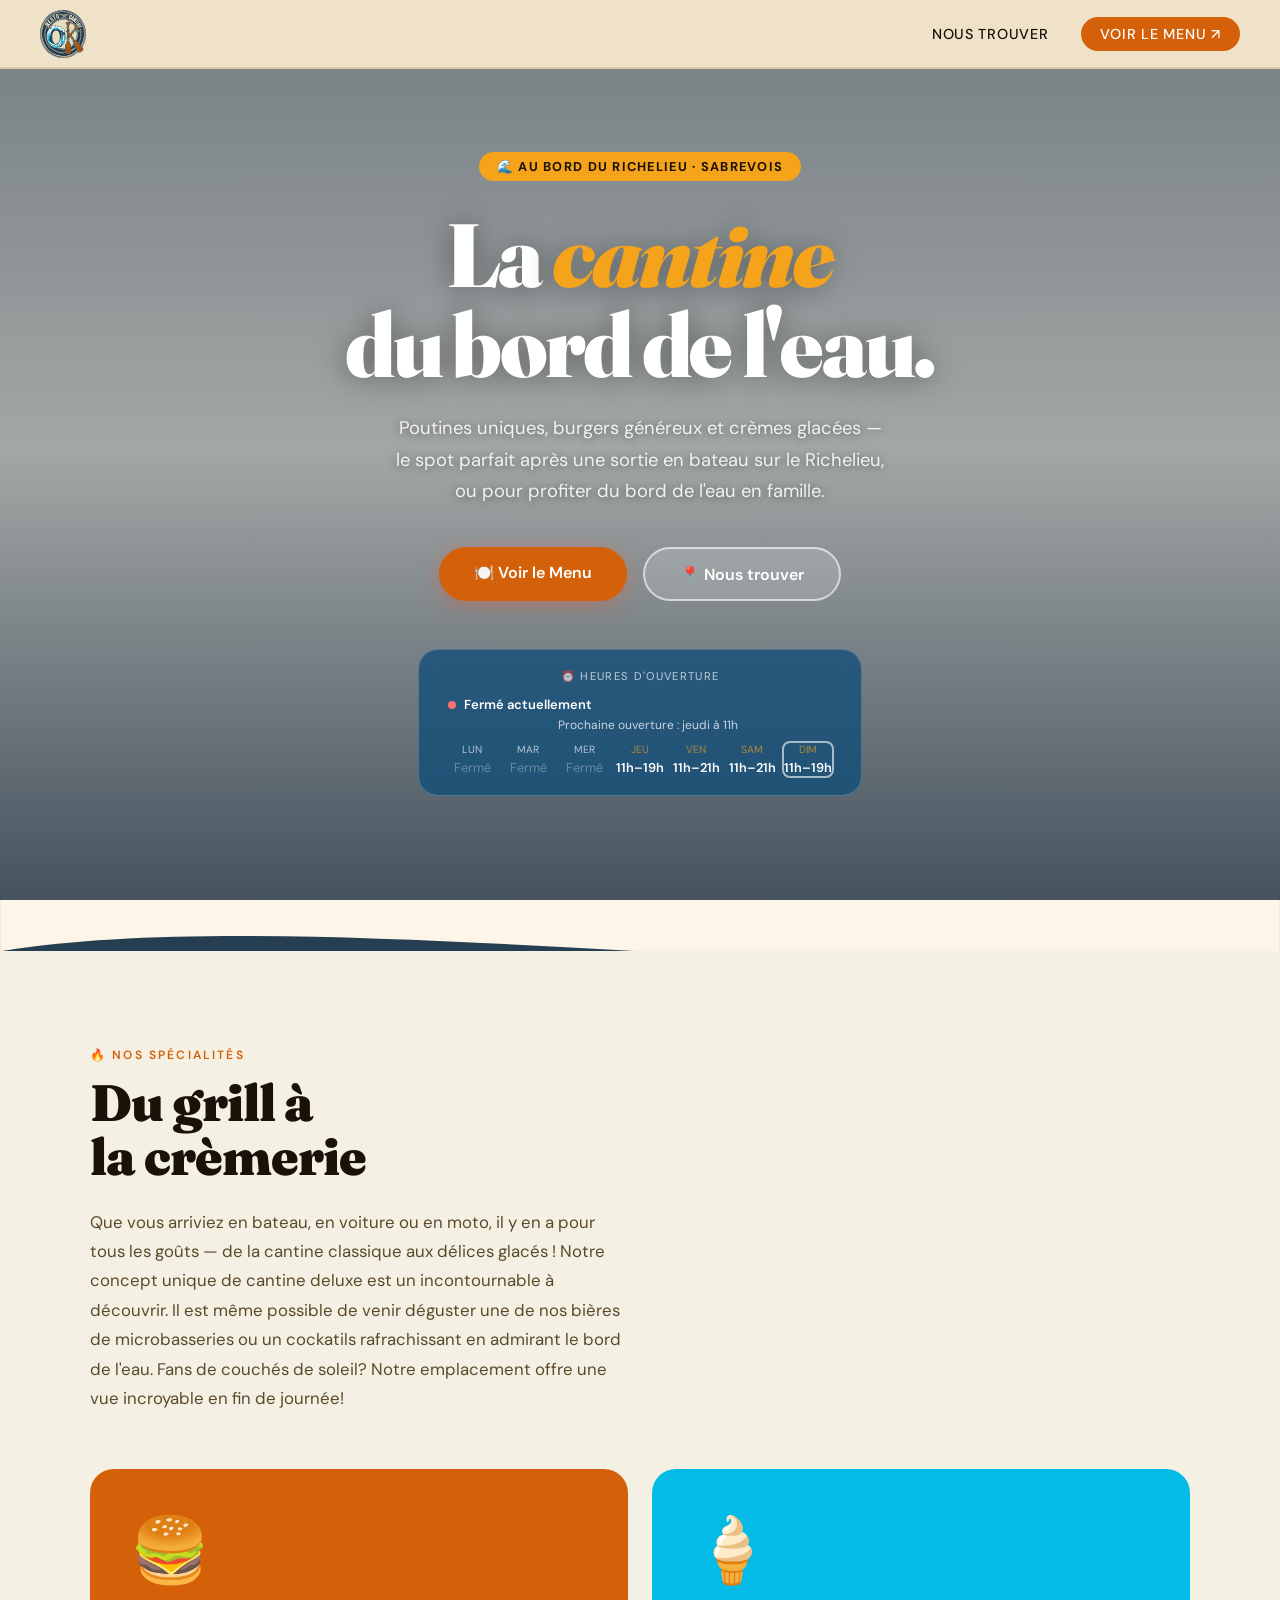
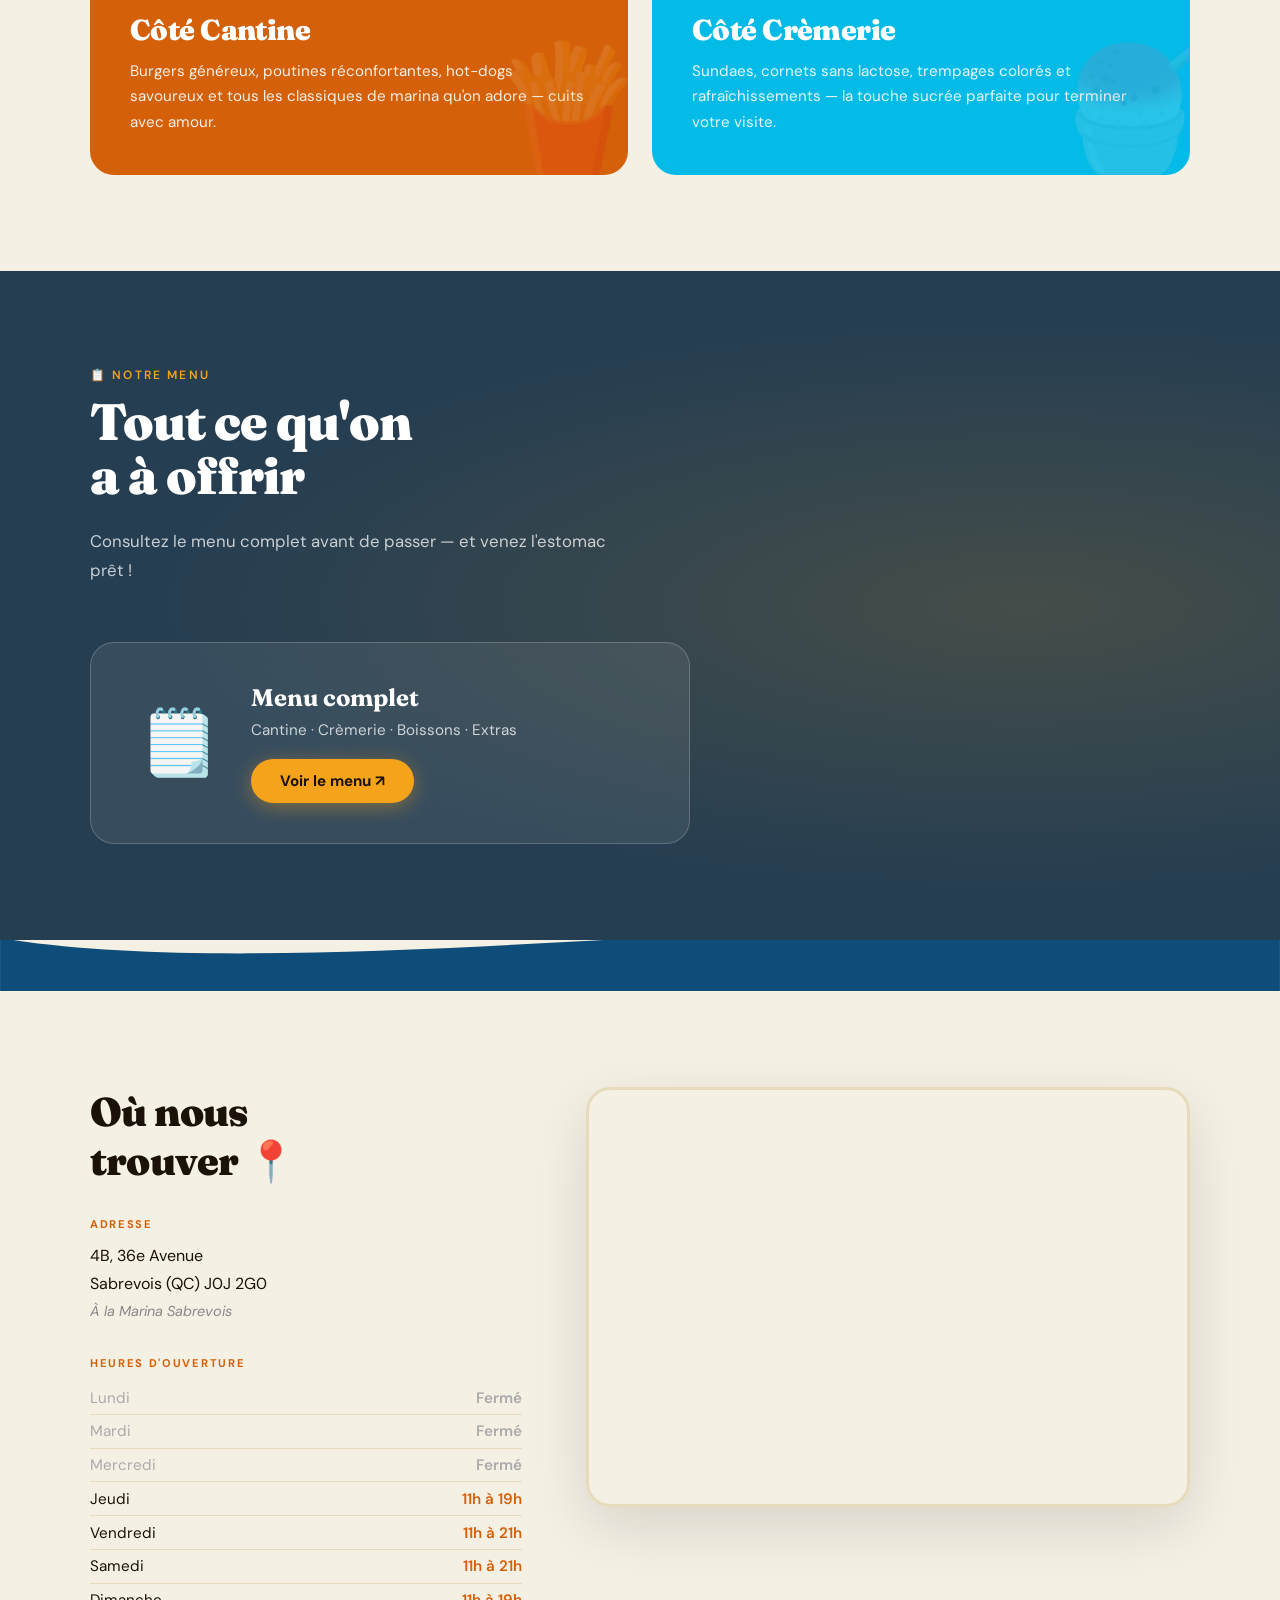
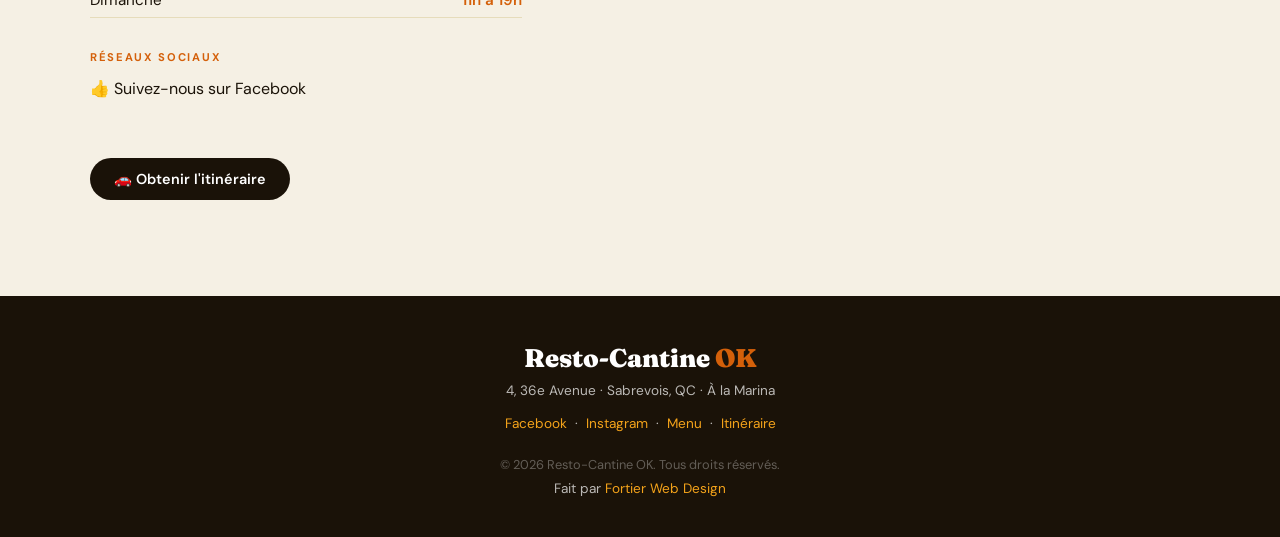
==== commit afea9583: "5.0" ====
--- a/index.html
+++ b/index.html
@@ -22,11 +22,11 @@
 
         :root {
             --sun: #F4A31A;
-            --coral: #E85D3A;
-            --sky: #2D7BBF;
-            --water: #0E4C7A;
-            --cream: #FDF6E8;
-            --sand: #EDE0C4;
+            --coral: #D4600A;  /* était #E85D3A */
+  --sky:   #04bae6;  /* était #2D7BBF */
+  --water: #263e51;  /* était #0E4C7A */
+  --cream: #F5F0E4;  /* était #FDF6E8 */
+  --sand:  #e6dcbb;  /* était #EDE0C4 */
             --dark: #1A1208;
             --white: #FFFFFF;
             --r: Fraunces, Georgia, serif;
@@ -683,10 +683,10 @@
     </style>
 
     <link rel="icon" type="image/png" href="/my-favicon/favicon-96x96.png" sizes="96x96" />
-<link rel="icon" type="image/svg+xml" href="/my-favicon/favicon.svg" />
-<link rel="shortcut icon" href="/my-favicon/favicon.ico" />
-<link rel="apple-touch-icon" sizes="180x180" href="/my-favicon/apple-touch-icon.png" />
-<link rel="manifest" href="/my-favicon/site.webmanifest" />
+    <link rel="icon" type="image/svg+xml" href="/my-favicon/favicon.svg" />
+    <link rel="shortcut icon" href="/my-favicon/favicon.ico" />
+    <link rel="apple-touch-icon" sizes="180x180" href="/my-favicon/apple-touch-icon.png" />
+    <link rel="manifest" href="/my-favicon/site.webmanifest" />
 
 </head>
 
@@ -703,7 +703,7 @@
         <label for="menu-toggle" class="burger-label">☰</label>
 
         <ul>
-            
+
             <li><a href="#contact" class="nav-link">Nous trouver</a></li>
             <li><a class="nav-cta nav-link" href="https://resto-cantine-ok.ca/menu">Voir le Menu ↗</a>
             </li>
@@ -735,37 +735,91 @@
 
             <div class="hero-hours">
                 <p class="hours-label">⏰ Heures d'ouverture</p>
+
+                <div id="ok-status" style="display:flex; align-items:center; gap:8px; margin-bottom:10px;">
+                    <div id="ok-dot" style="width:8px; height:8px; border-radius:50%; flex-shrink:0;"></div>
+                    <span id="ok-label" style="font-size:13px; font-weight:600;"></span>
+                </div>
+                <p id="ok-next" style="font-size:12px; opacity:0.75; margin:-6px 0 10px 16px;"></p>
+
                 <div class="hours-grid">
-                    <div class="hour-col closed">
+                    <div class="hour-col closed" data-day="1">
                         <p class="day">Lun</p>
                         <p class="time">Fermé</p>
                     </div>
-                    <div class="hour-col closed">
+                    <div class="hour-col closed" data-day="2">
                         <p class="day">Mar</p>
                         <p class="time">Fermé</p>
                     </div>
-                    <div class="hour-col closed">
+                    <div class="hour-col closed" data-day="3">
                         <p class="day">Mer</p>
                         <p class="time">Fermé</p>
                     </div>
-                    <div class="hour-col open">
+                    <div class="hour-col open" data-day="4">
                         <p class="day">Jeu</p>
                         <p class="time">11h–19h</p>
                     </div>
-                    <div class="hour-col open">
+                    <div class="hour-col open" data-day="5">
                         <p class="day">Ven</p>
                         <p class="time">11h–21h</p>
                     </div>
-                    <div class="hour-col open">
+                    <div class="hour-col open" data-day="6">
                         <p class="day">Sam</p>
                         <p class="time">11h–21h</p>
                     </div>
-                    <div class="hour-col open">
+                    <div class="hour-col open" data-day="0">
                         <p class="day">Dim</p>
                         <p class="time">11h–19h</p>
                     </div>
                 </div>
             </div>
+
+            <script>
+                (function () {
+                    const HOURS = {
+                        0: { open: 11, close: 19 },
+                        4: { open: 11, close: 19 },
+                        5: { open: 11, close: 21 },
+                        6: { open: 11, close: 21 }
+                    };
+                    const JOURS = ['Dimanche', 'Lundi', 'Mardi', 'Mercredi', 'Jeudi', 'Vendredi', 'Samedi'];
+
+                    const now = new Date();
+                    const day = now.getDay();
+                    const hour = now.getHours() + now.getMinutes() / 60;
+                    const today = HOURS[day];
+
+                    // Surligner le jour actuel
+                    document.querySelectorAll('.hour-col[data-day]').forEach(el => {
+                        if (parseInt(el.dataset.day) === day) {
+                            el.style.outline = '2px solid rgba(255,255,255,0.6)';
+                            el.style.borderRadius = '6px';
+                        }
+                    });
+
+                    // Statut ouvert / fermé
+                    const dot = document.getElementById('ok-dot');
+                    const label = document.getElementById('ok-label');
+                    const next = document.getElementById('ok-next');
+
+                    if (today && hour >= today.open && hour < today.close) {
+                        dot.style.background = '#4ade80';
+                        label.textContent = 'Ouvert maintenant';
+                        next.textContent = 'Ferme à ' + today.close + 'h';
+                    } else {
+                        dot.style.background = '#f87171';
+                        label.textContent = 'Fermé actuellement';
+                        for (let i = 1; i <= 7; i++) {
+                            const nd = HOURS[(day + i) % 7];
+                            if (nd) {
+                                const nl = i === 1 ? 'demain' : JOURS[(day + i) % 7].toLowerCase();
+                                next.textContent = 'Prochaine ouverture : ' + nl + ' à ' + nd.open + 'h';
+                                break;
+                            }
+                        }
+                    }
+                })();
+            </script>
         </div>
     </section>
 
@@ -782,8 +836,12 @@
             <p class="section-label">🔥 Nos spécialités</p>
             <h2 class="section-title">Du grill à<br />la crèmerie</h2>
             <p class="section-desc">
-                Que vous arriviez en bateau, en voiture ou en moto, il y en a pour tous les goûts — de la cantine classique aux
-                délices glacés ! Notre concept unique de cantine deluxe est un incontournable à découvrir. Il est même possible de venir déguster une de nos bières de microbasseries ou un cockatils rafrachissant en admirant le bord de l'eau. Fans de couchés de soleil? Notre emplacement offre une vue incroyable en fin de journée!
+                Que vous arriviez en bateau, en voiture ou en moto, il y en a pour tous les goûts — de la cantine
+                classique aux
+                délices glacés ! Notre concept unique de cantine deluxe est un incontournable à découvrir. Il est même
+                possible de venir déguster une de nos bières de microbasseries ou un cockatils rafrachissant en admirant
+                le bord de l'eau. Fans de couchés de soleil? Notre emplacement offre une vue incroyable en fin de
+                journée!
             </p>
 
             <div class="cards">
@@ -904,7 +962,7 @@
     <!-- FOOTER -->
     <footer>
         <p class="footer-logo">Resto-Cantine <span>OK</span></p>
-        <p>4B, 36e Avenue · Sabrevois, QC · À la Marina</p>
+        <p>4, 36e Avenue · Sabrevois, QC · À la Marina</p>
         <p style="margin-top:1rem">
             <a href="https://www.facebook.com/share/1KRWphJnM5/?mibextid=wwXIfr" target="_blank">Facebook</a>
             &nbsp;·&nbsp;
@@ -917,7 +975,7 @@
         </p>
         <p style="margin-top:1.5rem; opacity:0.45; font-size:0.8rem">© 2026 Resto-Cantine OK. Tous droits réservés.</p>
         <p>
-            Fait par <a href="fortierwebdesign.ca>"> Fortier Web Design </a>
+            Fait par <a href="https://fortierwebdesign.ca"> Fortier Web Design </a>
         </p>
     </footer>
 
